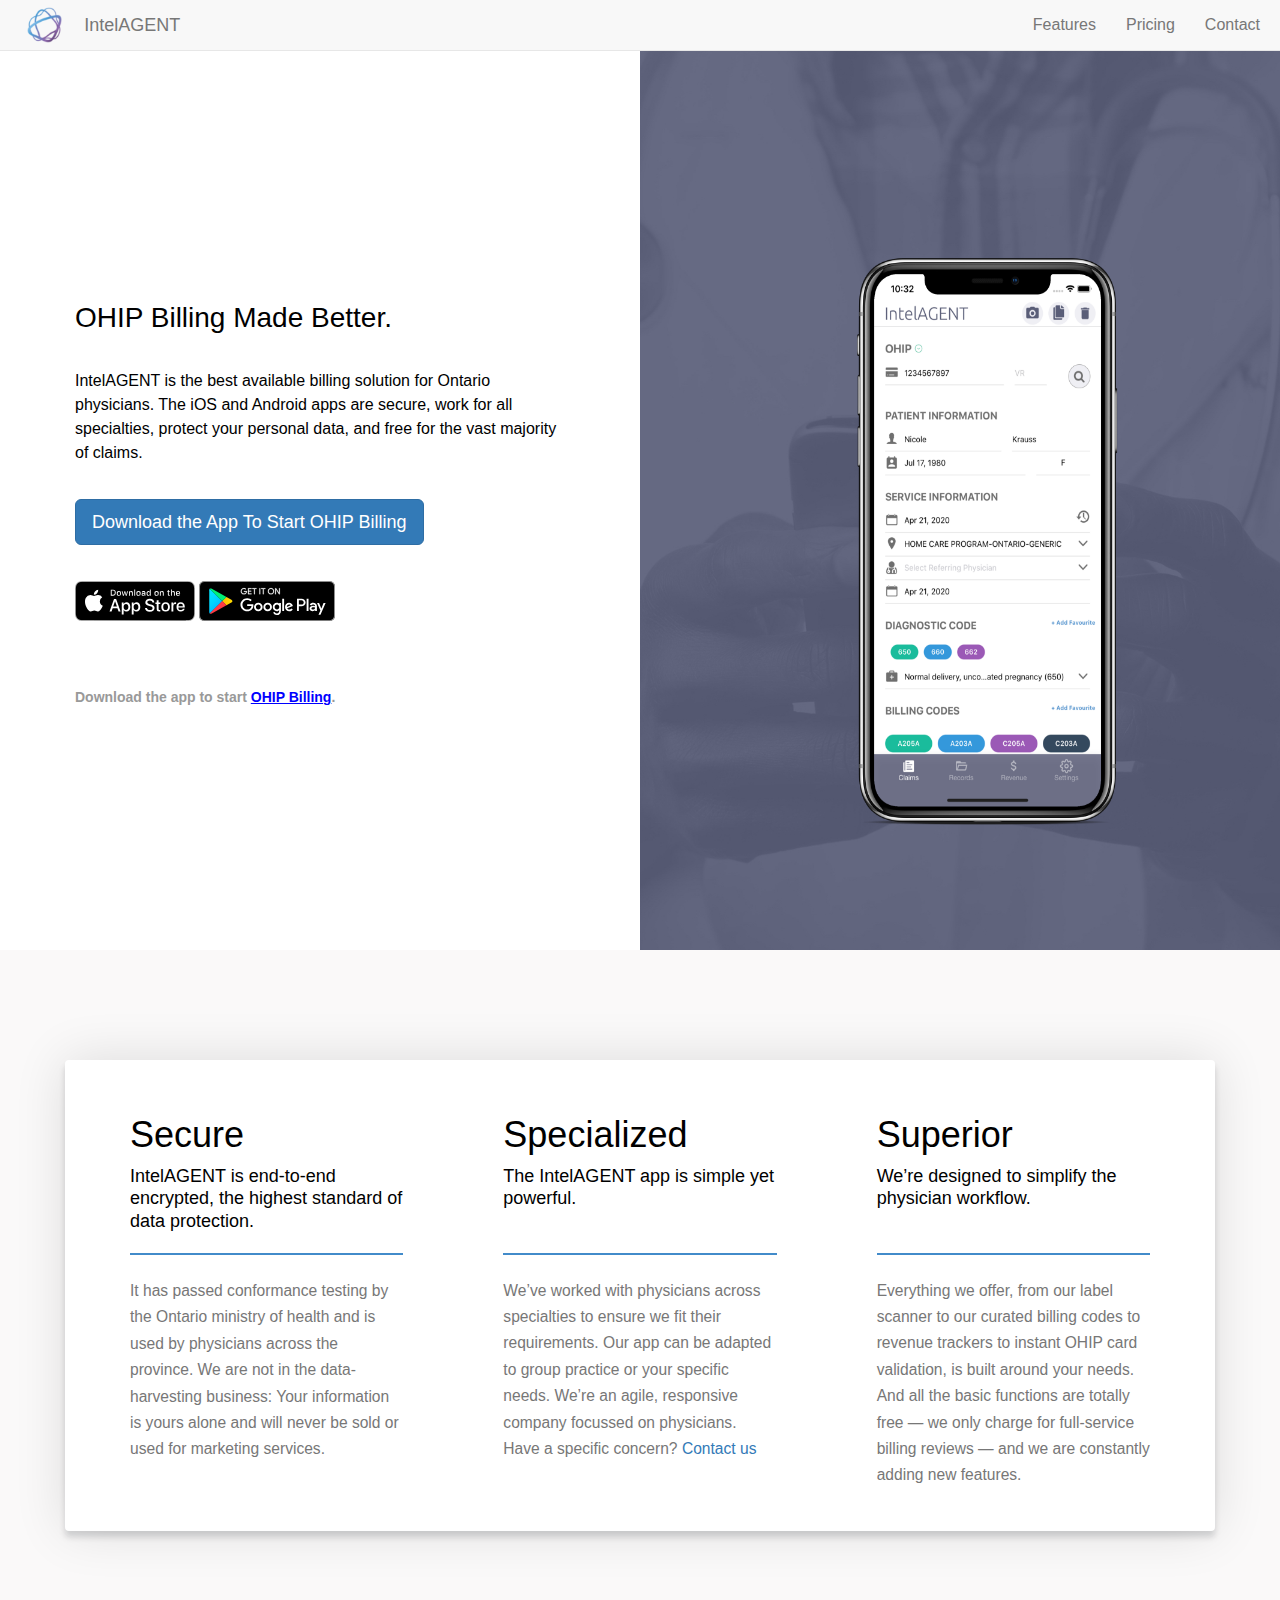
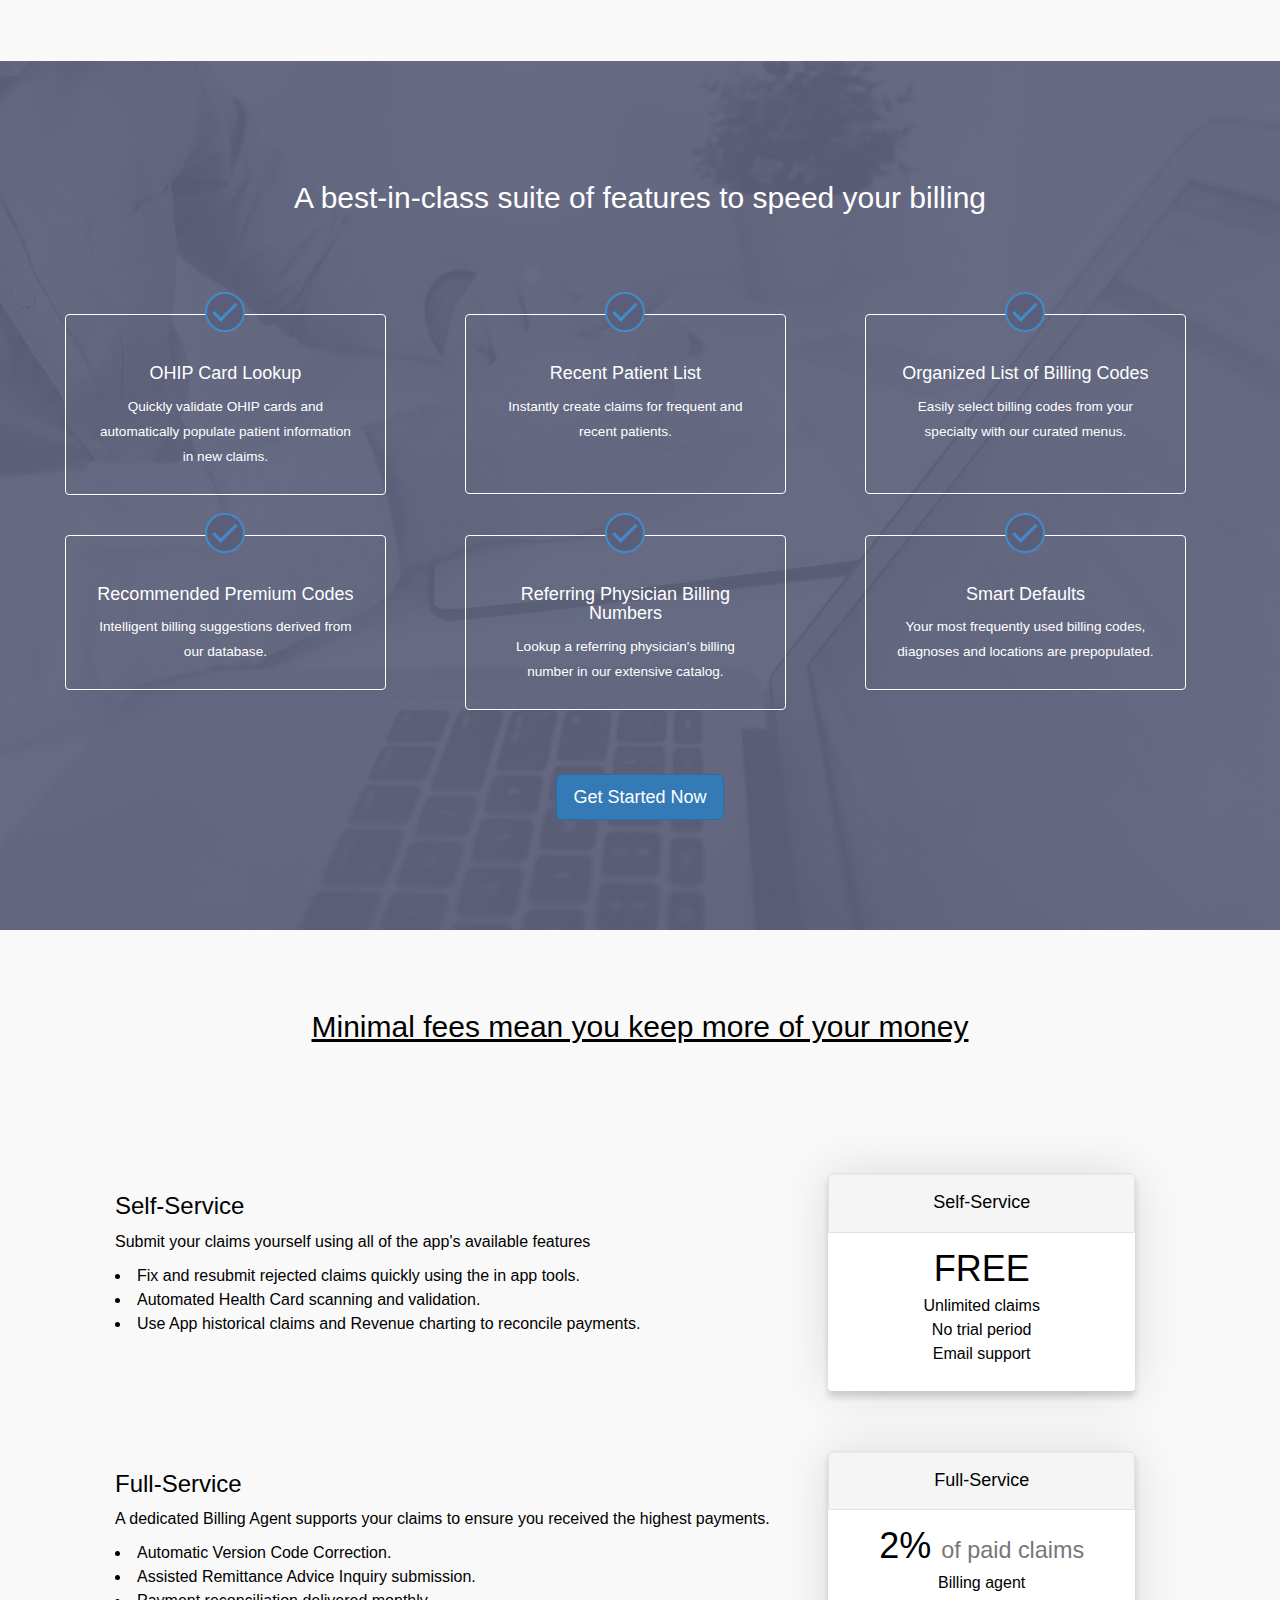
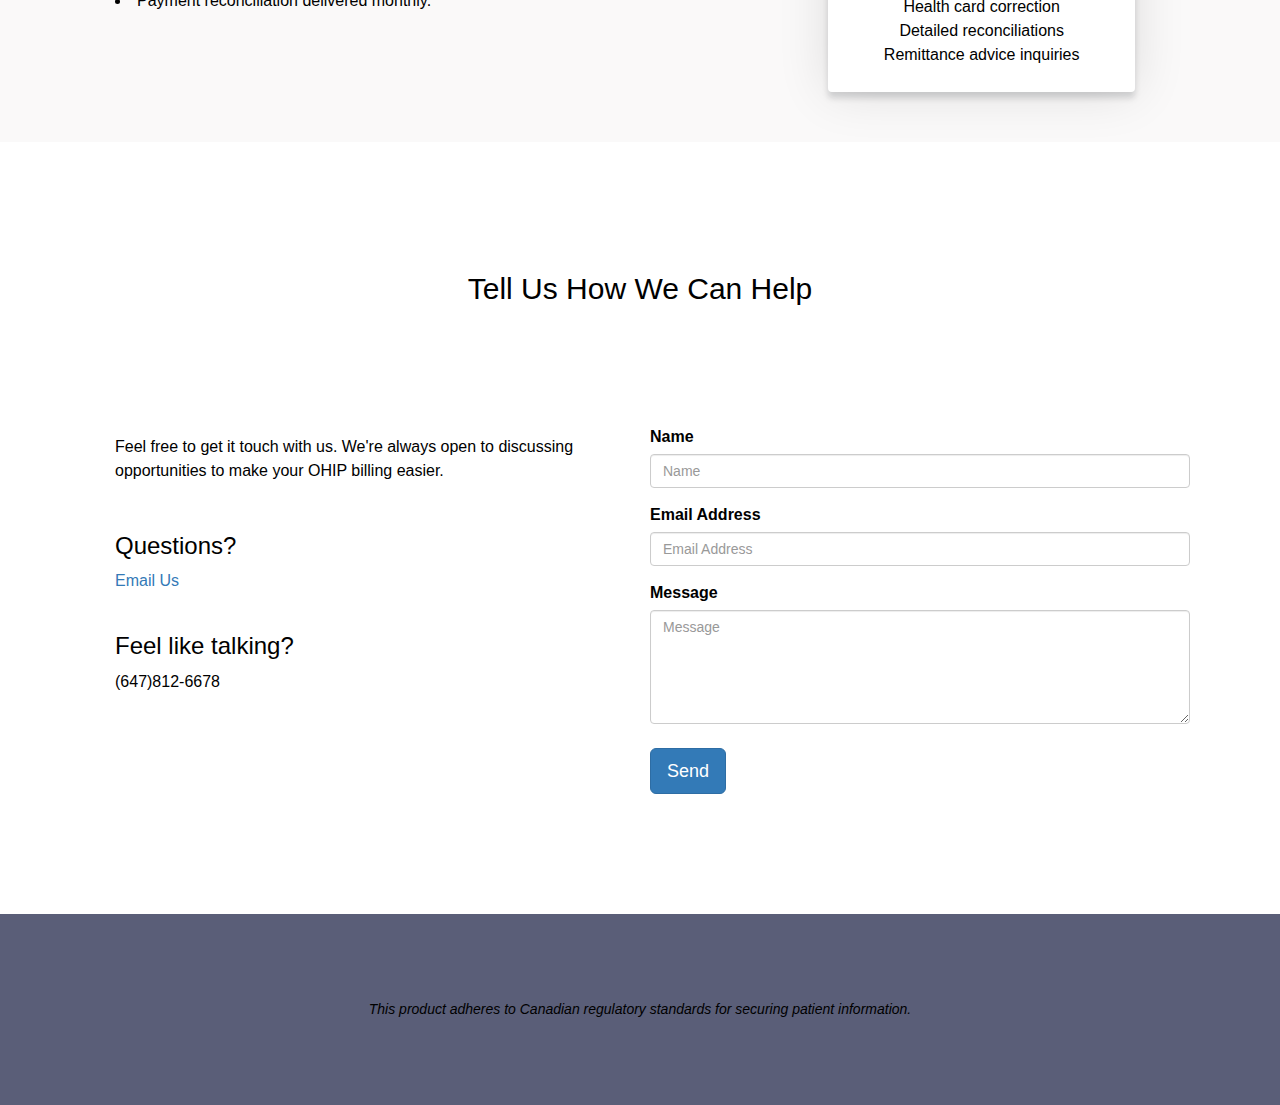
==== index.html @ 9aacfdee "changed promo vid." ====
<!DOCTYPE html>
<html lang="en-us">

<head>
    <!-- Google Tag Manager -->
    <script>(function(w,d,s,l,i){w[l]=w[l]||[];w[l].push({'gtm.start':
    new Date().getTime(),event:'gtm.js'});var f=d.getElementsByTagName(s)[0],
    j=d.createElement(s),dl=l!='dataLayer'?'&l='+l:'';j.async=true;j.src=
    'https://www.googletagmanager.com/gtm.js?id='+i+dl;f.parentNode.insertBefore(j,f);
    })(window,document,'script','dataLayer','GTM-T2SJLRG');</script>
    <!-- End Google Tag Manager -->

    <meta charset="utf-8">
    <meta http-equiv="x-ua-compatible" content="ie=edge">
    <title>IntelAGENT - OHIP Billing</title>
    <meta name="viewport" content="width=device-width, initial-scale=1">
    <meta name="description" content="Free OHIP Billling.">
    <meta property="og:title" content="IntelAGENT - OHIP Billing">
    <meta property="og:type" content="website">
    <meta property="og:site_name" content="IntelAGENT.ca">
    <meta property="og:description" content="OHIP Billing">
    <meta property="og:url" content="https://intelagent.ca/">
    <meta property="og:image" content="https://intelagent.ca/img/IntelAGENT-logo.svg">
    <meta property="og:image:type" content="image/svg">
    <meta property="og:image:width" content="70">
    <meta property="og:image:height" content="71">
    <meta name="twitter:url" content="https://intelagent.ca/">
    <meta name="twitter:title" content="IntelAGENT - OHIP Billing">
    <meta name="twitter:description" content="OHIP Billing.">
    <meta name="twitter:domain" content="intelagent.ca">
    <meta name="twitter:text:title" content="IntelAGENT - OHIP Billing">
    <meta name="twitter:description" content="OHIP Billing.">
    <meta name="twitter:app:name:iphone" content="">
    <meta name="twitter:app:id:iphone" content="">
    <link rel="shortcut icon" href="favicon.png">
    <link rel="stylesheet" href="/css/normalize.css">
    <link rel="stylesheet" href="/css/home.css">

</head>

</html>

<body>
    <!-- Google Tag Manager (noscript) -->
    <noscript><iframe src="https://www.googletagmanager.com/ns.html?id=GTM-T2SJLRG"
    height="0" width="0" style="display:none;visibility:hidden"></iframe></noscript>
    <!-- End Google Tag Manager (noscript) -->

    <!-- Static navbar -->
    <nav class="navbar navbar-default navbar-fixed-top">
        <div class="navbar-header">
            <button type="button" class="navbar-toggle collapsed" data-toggle="collapse" data-target="#navbar" aria-expanded="false" aria-controls="navbar">
            <span class="sr-only">Toggle navigation</span>
            <span class="icon-bar"></span>
            <span class="icon-bar"></span>
            <span class="icon-bar"></span>
            </button>
            
            <a class="navbar-left"  href="#"><img src="/img/IntelAGENT-logo.svg" height="50"></a>
            <a class="navbar-brand" href="#"> IntelAGENT </a>
        </div>
        <div id="navbar" class="navbar-collapse collapse">
            <ul class="nav navbar-nav navbar-right">            
            <li><a href="/features.html">Features</a></li>
            <li><a href="#pricing">Pricing</a></li>
            <li><a href="#contact">Contact</a></li>
            </ul>
        </div><!--/.nav-collapse -->

    </nav>
  
    <div class="container-hero" style="margin-top: 50px">
        <div class="left">
            <div class="hero">                
                <h1> OHIP Billing Made Better.</h1>
                <br>
                <p>IntelAGENT is the best available billing solution for Ontario physicians. The iOS and Android apps are secure, work for all specialties, protect your personal data, and free for the vast majority of claims.</p>
                <br>
                <a class="btn btn-primary btn-lg" href="https://onelink.to/intelagent">Download the App To Start OHIP Billing</a>
                <div class="hero-actions">
                    <a href="https://itunes.apple.com/ca/app/intelagent-ohip-billing/id1394360074?mt=8" class="download-app"><img src="/img/download-ios-app.svg" alt="Download iOS"></a>
                    <a href="https://play.google.com/store/apps/details?id=com.intelagent" class="download-app"><img src="/img/download-google-play.svg"  alt="Download Android"></a>
                </div>
                <p class="hero-powered" style="font-weight: 600;"> Download the app to start <a  style="color: rgb(0,0,255)" href="https://onelink.to/intelagent">OHIP Billing</a>.</p>
            </div>
        </div>
        <div class="right">
            <div class="hero-screen">                
                <img src="/img/hero_bezel.png"/>
            </div>
        </div>
    </div>

    <section id="band" class="section-superior equal">
        <div class="container-wide container ">

            <div class="col-container">                
                
                <div class="vertical-align">
                    
                    <div class="row">

                        <div class="panel card-4" style="border: none">
                        <div class="panel-body">
                            <div class="col-lg-4">
                                <div class="col-lg-12 col-lg-offset-0">
                                    <div class="panel-header">
                                        <h1 class="header-title">Secure</h1> 
                                        <div style="height: 0px;"></div>                                    
                                        <h4 class="line-spacing-one-quarter"> IntelAGENT is end-to-end encrypted, the highest standard of data protection. 
                                        </h4>
                                    </div>                                    
                                    <div class="bottom-line" style="height: 3px;"></div> 
                                    <p class="text-muted h3"> <small>It has passed conformance testing by the Ontario ministry of health and is used by physicians across the province. We are not in the data-harvesting business: Your information is yours alone and will never be sold or used for marketing services.
                                    </small></p>    
                                </div>                                
                            </div>  
                            
                            <div class="col-lg-4">
                                <div class="col-lg-12 col-lg-offset-0">
                                    <h1 class="header-title">Specialized</h1>
                                    <div style="height: 0px;"></div>    
                                    <h4 class="line-spacing-one-quarter"> The IntelAGENT app is simple yet powerful.                                     
                                    </h4>
                                    <div class="bottom-line" style="height: 25px;"></div> 
                                    <p class="text-muted h3 "> <small> We’ve worked with physicians across specialties to ensure we fit their requirements. Our app can be adapted to group practice or your specific needs. We’re an agile, responsive company focussed on physicians. Have a specific concern?                                    
                                        <a href="#contact">Contact us</a> </small></p>
                                </div>
                            </div> 
                            
                            <div class="col-lg-4">
                                <div class="col-lg-12 col-lg-offset-0">
                                    <h1 class="header-title">Superior</h1>
                                    <div style="height: 0px;"></div>   
                                    <h4 class="line-spacing-one-quarter"> We’re designed to simplify the physician workflow.</h4> 
                                    <div class="bottom-line" style="height: 25px;"></div> 
                                    <p class="text-muted h3 "><small>
                                        Everything we offer, from our label scanner to our curated billing codes to revenue trackers to instant OHIP card validation, is built around your needs. And all the basic functions are totally free — we only charge for full-service billing reviews — and we are constantly adding new features.
                                    </small></p>
                                </div>
                            </div> 
                        </div>
                    </div>

                       
                        
                        
                
            </div><!-- /. row -->
        </div><!-- /.container" -->
    </section>

    <section id="features" class="section-features">
        <div class="container drop-shadow">
            <div class="row row-padded drop-shadow">
                <div class="heading-padded">
                    <h2 class="section-title text-center text-white">A best-in-class suite of features to speed your billing</h2>
                    <span class="section-divider"></span>
                </div>
                <div class="row">
                    <div class="col-lg-4">
                        <div class="panel panel-transparent col-lg-11 col-lg-offset-0">
                            <div class="panel-heading panel-transparent text-center">
                                <i class="fa fa-cirlce fa-2x"><div class="check"></div></i>
                            </div>  
                            <div class="panel-body text-center">
                                <h4>OHIP Card Lookup</h4>
                                <p><small>Quickly validate OHIP cards and automatically populate patient information in new claims.</small></p>
                            </div> 
                        </div>                         
                    </div>
                    <div class="col-lg-4">
                        <div class="panel panel-transparent col-lg-11 col-lg-offset-0">
                            <div class="panel-heading panel-transparent text-center">
                                <i class="fa fa-cirlce fa-2x"><div class="check"></div></i>
                            </div> 
                            <div class="panel-body text-center">
                                <h4>Recent Patient List</h4>
                                <p><small>Instantly create claims for frequent and recent patients.</small></p>
                                <br>    
                            </div>                           
                        </div>
                    </div>
                    <div class="col-lg-4">
                        <div class="panel panel-transparent col-lg-11 col-lg-offset-0">
                            <div class="panel-heading panel-transparent text-center">
                                <i class="fa fa-cirlce fa-2x"><div class="check"></div></i>
                            </div> 
                            <div class="panel-body text-center">
                                <h4>Organized List of Billing Codes</h4>
                                <p><small>Easily select billing codes from your specialty with our curated menus.</small></p>
                                <br>
                            </div>                           
                        </div>
                    </div>
                </div>
                <div class="row">
                    <div class="col-lg-4">
                        <div class="panel panel-transparent col-lg-11 col-lg-offset-0">
                            <div class="panel-heading panel-transparent text-center">
                                <i class="fa fa-cirlce fa-2x"><div class="check"></div></i>
                            </div>  
                            <div class="panel-body text-center">
                                <h4>Recommended Premium Codes</h4>
                                <p><small>Intelligent billing suggestions derived from our database.</small></p>
                            </div> 
                        </div>                         
                    </div>
                    <div class="col-lg-4">
                        <div class="panel panel-transparent col-lg-11 col-lg-offset-0">
                            <div class="panel-heading panel-transparent text-center">
                                <i class="fa fa-cirlce fa-2x"><div class="check"></div></i>
                            </div> 
                            <div class="panel-body text-center">
                                <h4>Referring Physician Billing Numbers</h4>
                                <p><small>Lookup a referring physician's billing number in our extensive catalog.</small></p>
                                
                            </div>                           
                        </div>
                    </div>
                    <div class="col-lg-4">
                        <div class="panel panel-transparent col-lg-11 col-lg-offset-0">
                            <div class="panel-heading panel-transparent text-center">
                                <i class="fa fa-cirlce fa-2x"><div class="check"></div></i>
                            </div> 
                            <div class="panel-body text-center">
                                <h4>Smart Defaults</h4>
                                <p><small>Your most frequently used billing codes, diagnoses and locations are prepopulated.</small></p>
                            
                            </div>                           
                        </div>
                    </div>
                </div>
        
        <div class="col-sm-12 text-center">
            <br>
            <a class="btn btn-primary btn-lg" href="https://onelink.to/intelagent">Get Started Now</a>
        </div> 
        
    </section>
    

    <section id="pricing" class="section-pricing equal">
        <div class="container">
            <div class="col-sm-12 text-center">
                <h2 class="header-title heading-padded"><u>Minimal fees mean you keep more of your money</u></h2>
            </div>

            <div class="col-container">
                
                    <div class="row col-lg-12">
                        <div class="col-lg-8">
                            <h3>Self-Service </h3>    
                            <p> Submit your claims yourself using all of the app's available features</p> 
                            <ul>
                                <li> Fix and resubmit rejected claims quickly using the in app tools. </li>
                                <li> Automated Health Card scanning and validation.</li>
                                <li> Use App historical claims and Revenue charting to reconcile payments. </li>
                            </ul>
                            <br>
                        </div>     
                        <div class="col-lg-4">
                                <div class="panel card-4 text-center" style="border: none">
                                        <div class="panel-heading" style="padding: 0px">
                                            <h4 class="well font-weight-normal border-radius-top" style="margin: 0px">Self-Service</h4>
                                        </div>
                                    <div class="panel-body text-center">
                                        <h1 class="media-heading">FREE </h1>
                                        <ul class="list-unstyled mt-3 mb-4">
                                            <li>Unlimited claims</li>
                                            <li>No trial period</li>
                                            <li>Email support</li>                                              
                                        </ul>                                        
                                    </div>
                                </div>
                        </div>
                    </div>

                    <div class="row col-lg-12"> 
                        <div class="col-lg-8">
                            <h3>Full-Service</h3>
                            <p> A dedicated Billing Agent supports your claims to ensure you received the highest payments. </p> 
                            <ul>
                                <li> Automatic Version Code Correction. </li>
                                <li> Assisted Remittance Advice Inquiry submission.</li>
                                <li> Payment reconciliation delivered monthly. </li>
                            </ul>
                        </div>

                        <div class="col-lg-4">
                                <div class="panel card-4 text-center" style="border: none">
                                        <div class="panel-heading" style="padding: 0px">
                                            <h4 class="well font-weight-normal border-radius-top" style="margin: 0px">Full-Service</h4>
                                        </div>
                                    <div class="panel-body text-center">
                                        <h1 class="media-heading">2% <small class="text-muted">of paid claims</small></h1>
                                        <ul class="list-unstyled mt-3 mb-4">
                                            <li>Billing agent</li>
                                            <li>Health card correction</li>
                                            <li>Detailed reconciliations</li>
                                            <li>Remittance advice inquiries</li>
                                        </ul>                                       
                                    </div>
                        </div>

                    </div>          
                    
                </div> 
        </div><!-- /.container" -->
    </section>


    <section id="contact" class="section-contact equal">
        <div class="container">
            <div class="col-sm-12 text-center">
                <h2 class="header-title heading-padded">Tell Us How We Can Help</h2>                    
            </div>
          

            <div class="col-container">
          
                <div class="col-lg-6">

                    <div class="row">
                        <div class="col-lg-12">
                            <p>Feel free to get it touch with us. We're always open to discussing opportunities to make your OHIP billing easier.</p>
                        </div>
                    </div>
                    
                    <div class="row">
                        <div class="col-lg-12">
                            <h3>Questions?</h3>
                            <A HREF="&#109;&#97;&#105;&#108;&#116;&#111;&#58;&#97;&#100;&#97;&#109;&#64;&#105;&#110;&#116;&#101;&#108;&#97;&#103;&#101;&#110;&#116;&#46;&#99;&#97?subject=Question about the IntelAGENT website" target="_blank">Email Us</A>
                        </div>  
                        <div class="col-lg-12">
                            <h3>Feel like talking?</h3>
                            <p> (647)812-6678</p>
                        </div>                                

                    </div>          
                    
                </div>

                <div class="col-lg-6">
                    <form method="POST" action="https://formspree.io/adam@intelagent.ca" name="sentMessage" id="contactForm" novalidate>
                        <div class="row control-group">
                            <label for="name">Name</label>
                            <input type="text" class="form-control" name="Name" placeholder="Name" id="name" required data-validation-required-message="Please enter your name.">                                
                        </div>
                        <div class="row control-group margin-top-15">                            
                                <label for="email">Email Address</label>
                                <input type="email" class="form-control" name="Email Address" placeholder="Email Address" id="email" required data-validation-required-message="Please enter your email address.">                                
                            </div>
                        <div class="row control-group margin-top-15">
                                <label for="message">Message</label>
                                <textarea rows="5" class="form-control" name="Message" placeholder="Message" id="message" required data-validation-required-message="Please enter a message."></textarea>                                
                            </div>
                        <br>
                        <div id="success"></div>
                        <div class="row">             
                            <button type="submit" class="btn btn-primary btn-lg">Send</button>             
                        </div>
                    </form>
                </div>
                
            </div><!-- /. row -->
        </div><!-- /.container" -->
    </section>

    <footer class="footer-3 bg-white text-center-xs section-footer">
        <div class="text-center">
            <h5><em>This product adheres to Canadian regulatory standards for securing patient information.</em></h5>
        </div>
    </footer>

    <script src="https://ajax.googleapis.com/ajax/libs/jquery/2.1.3/jquery.min.js"></script>
    <script src="https://maxcdn.bootstrapcdn.com/bootstrap/3.3.5/js/bootstrap.min.js"></script>
    <link rel="stylesheet" href="https://maxcdn.bootstrapcdn.com/bootstrap/3.3.7/css/bootstrap.min.css" integrity="sha384-BVYiiSIFeK1dGmJRAkycuHAHRg32OmUcww7on3RYdg4Va+PmSTsz/K68vbdEjh4u" crossorigin="anonymous">
    <link href="https://maxcdn.bootstrapcdn.com/font-awesome/4.7.0/css/font-awesome.min.css" rel="stylesheet" integrity="sha384-wvfXpqpZZVQGK6TAh5PVlGOfQNHSoD2xbE+QkPxCAFlNEevoEH3Sl0sibVcOQVnN" crossorigin="anonymous">

</body>
---- css/home.css ----
html, body{
  height: 100% !important;
}

body {
  background: #fff !important;
  font-family: -apple-system, BlinkMacSystemFont, Roboto, sans-serif !important;
  color: #000 !important;
  font-size: 16px !important;
  line-height: 24px !important;
}

.container-hero {
  display: flex;
  flex-direction: row;
  flex-wrap: nowrap;
  justify-content: center;
  align-content: center;
  align-items: center;
  height: 100%;
}

.left {
  flex: 1;
  height: 100%;
  display: flex;
  flex-wrap: nowrap;
  justify-content: center;
  align-content: center;
  align-items: center;
}

.right {
  background-color: #5a5e78;
  flex: 1;
  height: 100%;
  display: flex;
  flex-wrap: nowrap;
  justify-content: center;
  align-content: center;
  align-items: center;
  background-image: url(/img/mobile_background.jpg);
  background-repeat: no-repeat;
  background-position: center;
  background-size: cover;
}

.hero {
  margin: 16px;
  max-width: 490px;
}

.hero h1 {
  font-size: 28px;
  line-height: 34px;
  max-width: 360px;
}

.hero-logo {
  width: 70px;
}

.hero-actions {
  margin-top: 36px;
}

.hero-actions a.hero-app img {
  width: 140px;
}

.hero-actions a.hero-app:first-child {
  margin-right: 8px;
}

.hero-powered, .hero-powered a {
  color: #999
}

.hero-powered {
  margin-top: 64px;
  font-size: 14px;
}

.hero-powered a {
  text-decoration: underline;
}

.hero-video {
  margin: auto;
  width: 367px;
  height: 699px;
  background-image: url(../img/iphone.png);
  background-size: 367px 699px;
  margin: 16px;
}

.hero-screen {
  margin: auto;
  width: 367px;
  height: 699px;
  margin: 16px;
}

.hero-video video {
  position: relative;
  left: 45px;
  top: 105px;
  width: 277px;
}

.hero-video img {
  position: relative;
  left: 45px;
  top: 105px;
  width: 277px;
  height: 492px;
  background-size: 367px 699px;
}

.hero-screen img {
  position: relative;
  left: -90px;
  top: 65px;
  width: 600px;
  height: 650px;
  background-size: 367px 699px;
}

.section-secure{
  padding-top: 50px;
  background-color: #faf9f9 !important;
  flex-direction: column;
}

.section-specialized{
  padding-top: 50px;
  flex-direction: column;
}

.section-superior{
  padding-top: 100px;
  padding-bottom: 100px;
  background-color: #faf9f9 !important;
  flex-direction: column;
}

.section-features {
  padding-top: 100px;
  padding-bottom: 100px;
  flex-direction: column;
  background-color: #5a5e78 !important;
  background-image: url(/img/desk_background.jpg);
  background-repeat: no-repeat;
  background-position: center;
  background-size: cover;
}

.section-claimitems{
  padding-top: 50px;
  background-color: #faf9f9 !important;
  flex-direction: column;
}

.section-revenue{
  padding-top: 50px;
  flex-direction: column;
}
.section-newclaim{
  padding-top: 50px;
  background-color: #faf9f9 !important;
  flex-direction: column;  
}

.section-records{
  padding-top: 50px;
  flex-direction: column;
}

.section-started{
  padding-top: 50px;
  background-color: #faf9f9 !important;
  flex-direction: column;
}

.section-pricing{
  padding-top: 50px;
  flex-direction: column;
  background-color: #faf9f9 !important;
}

.section-sixmonth{
  padding-top: 50px;
  background-color: #faf9f9 !important;
  flex-direction: column;
}

.section-contact{
  padding-top: 100px;
  padding-bottom: 100px;
  flex-direction: column;
}

.section-footer{
  padding-top: 50px;
  flex-direction: column;
  background-color: #5a5e78 !important;
}

.vertical-align {
  display: flex;
  align-items: center;
  justify-content: center;
} 

.col-container {
  display: flex;
  width: 100%;
  flex-wrap:wrap;
  flex-direction:row;
  justify-content:flex-start;
  align-items:stretch;
}

.col {
  flex: 1;
  padding: 16px;
}

.drop-shadow {
  /* box-shadow: 0px 20px 30px #EBECEF; */
  border-radius: 12px;
}
.container .drop-shadow {
  padding-left:10;
  padding-right:10;
}

.row-padded {
 /*  background-color: #faf9f9 !important; */
}

.heading-padded {
  padding-bottom: 80px;
}

[class*="col-"] {
  background-clip: padding-box;
  border: 10px solid transparent;
}

.fa {
  background-color: #5a5e78;
  display: inline;
  color: #428bca;
  margin-top: -31px;
  border-radius: 50%;
  border: 2px solid #428bca !important;
  text-align: center;
  vertical-align: middle;
  width: 40px;
  height: 40px;
} 

.check {
  display: inline-block;
  transform: rotate(45deg);
  height: 24px;
  width: 12px;
  border-bottom: 3px solid #428bca;
  border-right: 3px solid #428bca;
}

.card-4 {
  -webkit-box-shadow: 0 6px 6px rgba(10,16,20,.15), 0 0 52px rgba(10,16,20,.12) !important;
  box-shadow:0 6px 6px rgba(10,16,20,.15), 0 0 52px rgba(10,16,20,.12) !important;
}

.media-left img {background: #8fb8df;
  padding: .70em;
  width:75px; /** fix width ***/
  text-align: center;
  display: inline;
  border-radius: 50%;
  border:1px solid black; 
  line-height: 50px;  /** for vertical center - if needed **/
}

@media screen and (max-width: 690px) {
  .container-hero {
    flex-direction: column;
    height: auto;
  }

  .right {
    width: 100%;
  }

  .hero {
    margin: 32px 16px;
  }

  .hero-video {
    margin: 32px auto;
  }

  .hero-screen {
    margin: 32px auto;
  }

}

@media screen and (max-width: 480px) {

  [class*="col-"] {
    padding: 0px;
    padding-bottom: 15px;
    margin: 0px;
    border: 0px;
  }

  .hero-video {
   margin: 32px auto;
   padding-left: 0px !important;
   padding-right: 0px !important;
  }

  .hero-screen {
    margin: 32px auto;
    padding-left: 0px !important;
    padding-right: 0px !important;
   }

  .fa {
    padding: .2em;
    width:75px; /** fix width ***/
    text-align: center;
    display: inline;
    border-radius: 50%;
    border:1px solid black; 
    line-height: 50px;  /** for vertical center - if needed **/
  }

} 


.footer-3 {
  padding: 4.875em 0;
  overflow: hidden;
}
.footer-3 div[class*='col-']:first-child {
  padding-left: 3.25em;
}
.footer-3 div[class*='col-']:last-child {
  padding-right: 3.25em;
}
.footer-3 .logo {
  max-height: 2.4375em;
  display: block;
  margin-bottom: 0.8125em;
}
.footer-3 a.type--underline {
  display: block;
}
.footer-3 .footer__navigation li {
  display: inline-block;
}
.footer-3 .footer__navigation li:not(:last-child) {
  margin-right: 3.25em;
}
.footer-3 .footer__navigation li a {
  font-family: 'Montserrat', 'Helvetica', 'Arial', sans-serif;
  color: #343434;
  font-weight: 600;
  font-variant-ligatures: common-ligatures;
  margin-bottom: 0;
  font-size: 0.625em;
  line-height: 2.6em;
  margin-top: 0;
  text-transform: uppercase;
  letter-spacing: 1px;
  font-weight: 400;
  margin-bottom: 2.36363636363636em;
}
.footer-3 .social-list {
  margin-bottom: 1.625em;
}
.footer-3 .type--fine-print {
  opacity: .5;
}
@media all and (max-width: 990px) {
  .footer-3 div[class*='col-']:first-child {
    padding-left: 1.625em;
  }
  .footer-3 div[class*='col-']:last-child {
    padding-right: 1.625em;
  }
}
@media all and (max-width: 767px) {
  .footer-3 div[class*='col-']:first-child {
    padding-left: 15px;
  }
  .footer-3 div[class*='col-']:last-child {
    padding-right: 15px;
  }
  .footer-3 .logo {
    margin: 0 auto;
    margin-bottom: 1.625em;
  }
  .footer-3 .footer__navigation {
    margin-top: 1.625em;
  }
}

.navbar {
  padding-left: 20px !important;
  padding-right: 20px !important;
}

.line-spacing-one-quarter {
  line-height: 1.25;
  padding-bottom: 10px;
}

ul {
  list-style-position: inside;
  padding-left: 0;
}

.margin-top-15 {
  margin-top: 15px !important;  
}

.border-radius-top {
  border-radius: 4px 4px 0px 0px !important;
}

/**
*.btn-primary, .btn-primary:hover, .btn-primary:active, .btn-primary:visited {
*  background-color: #5a5e78 !important;
*}
*/

.panel-transparent {
  background: none;
  border-color: white !important;
  background-color: transparent !important;

}
.panel-transparent .panel-heading {
  background-color: transparent !important;
  border-bottom: 0px solid transparent !important;
  justify-content: center !important;
  align-content: center !important;
  align-items: center !important;
  padding: 0 !important;
}
.panel-transparent .panel-body {
  background transparent !important;
  color: white !important;
}
.text-white { color: #FFF; }

.bottom-line {
  border-bottom: 2px solid #428bca !important;
  margin-bottom: 20px;
}
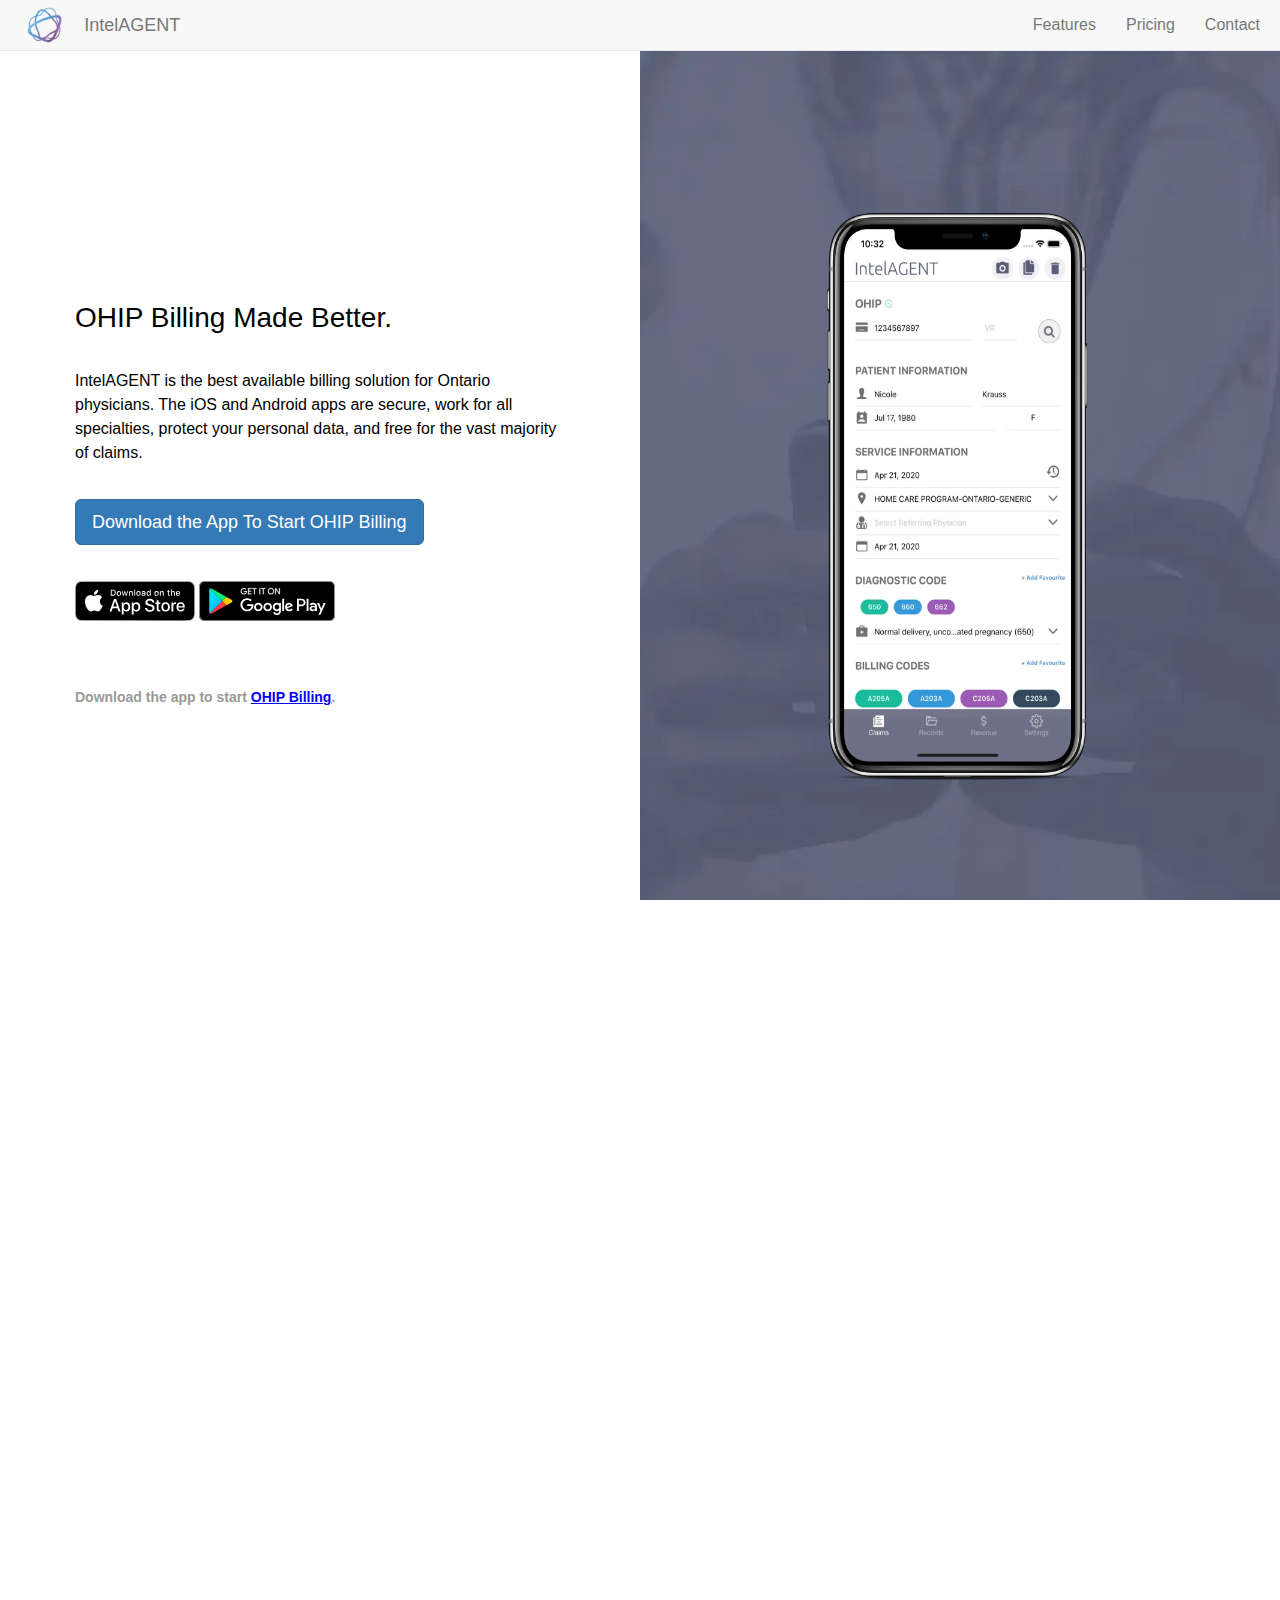
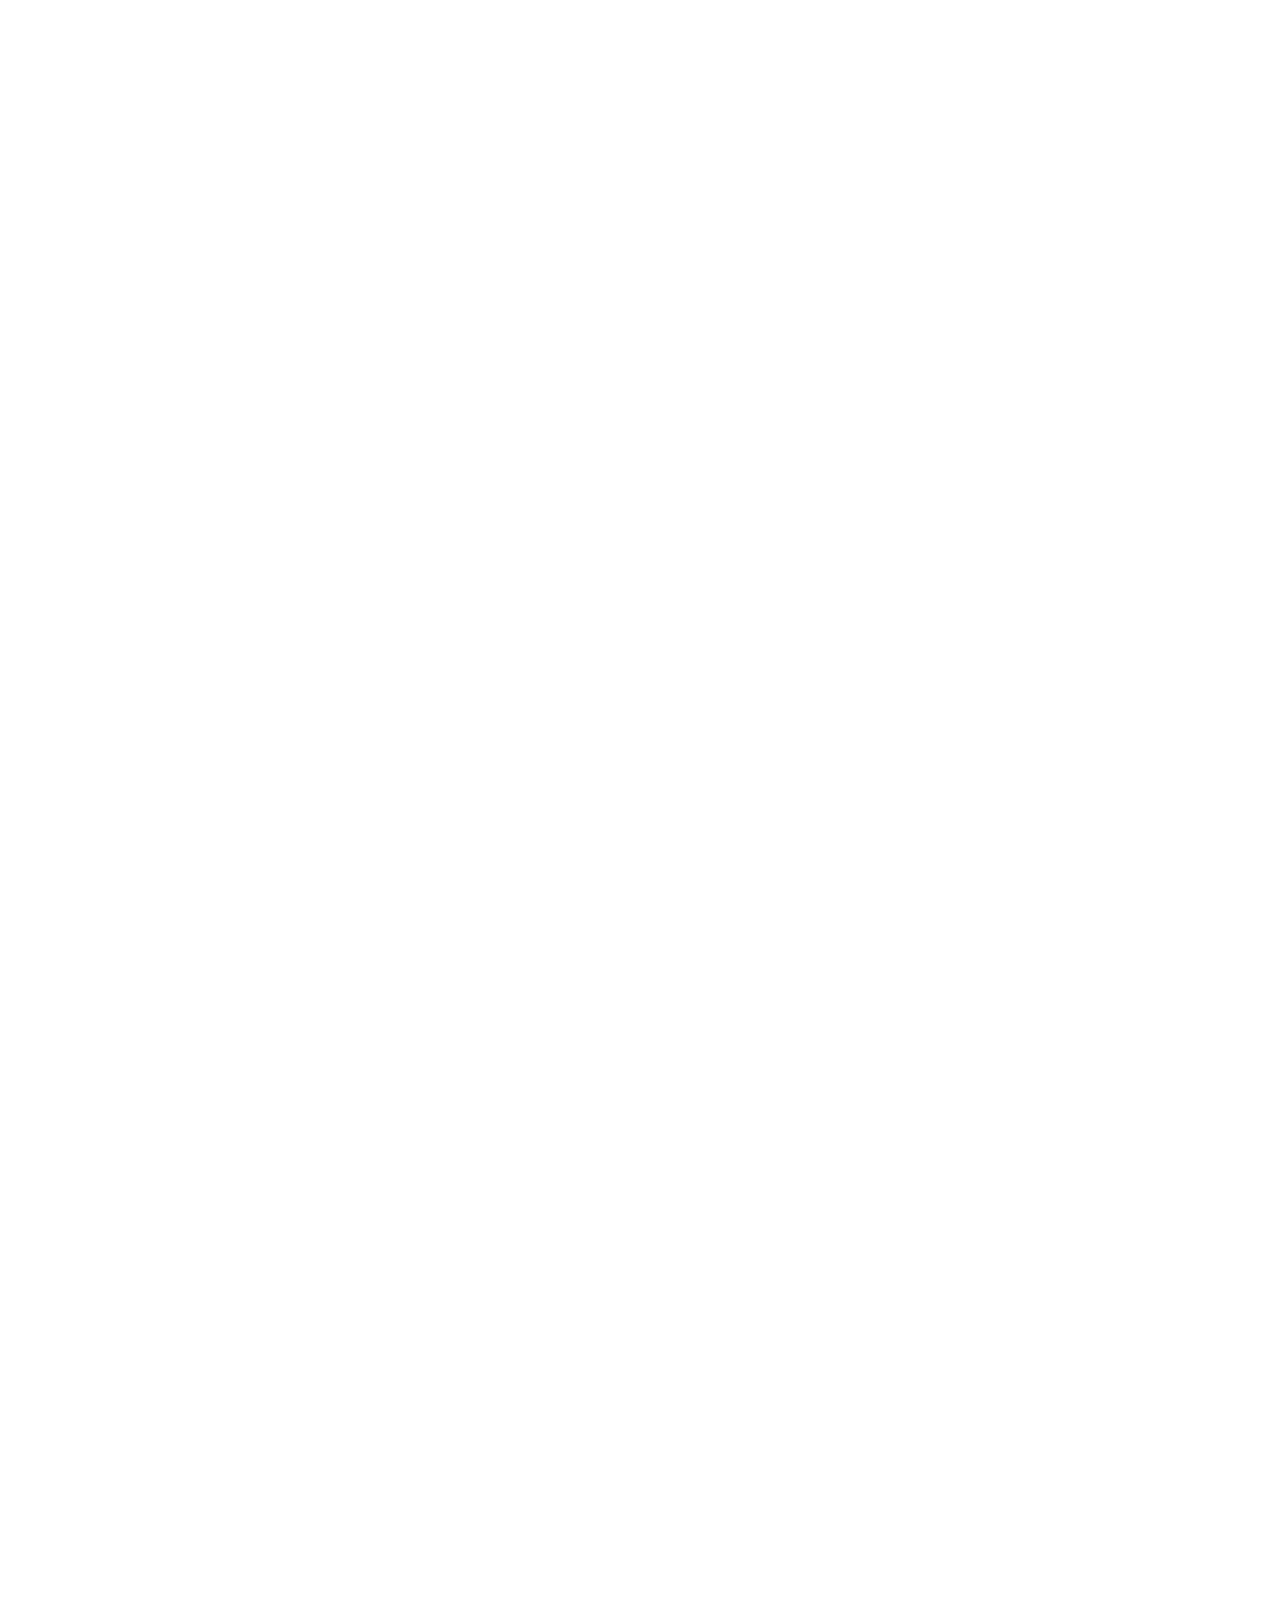
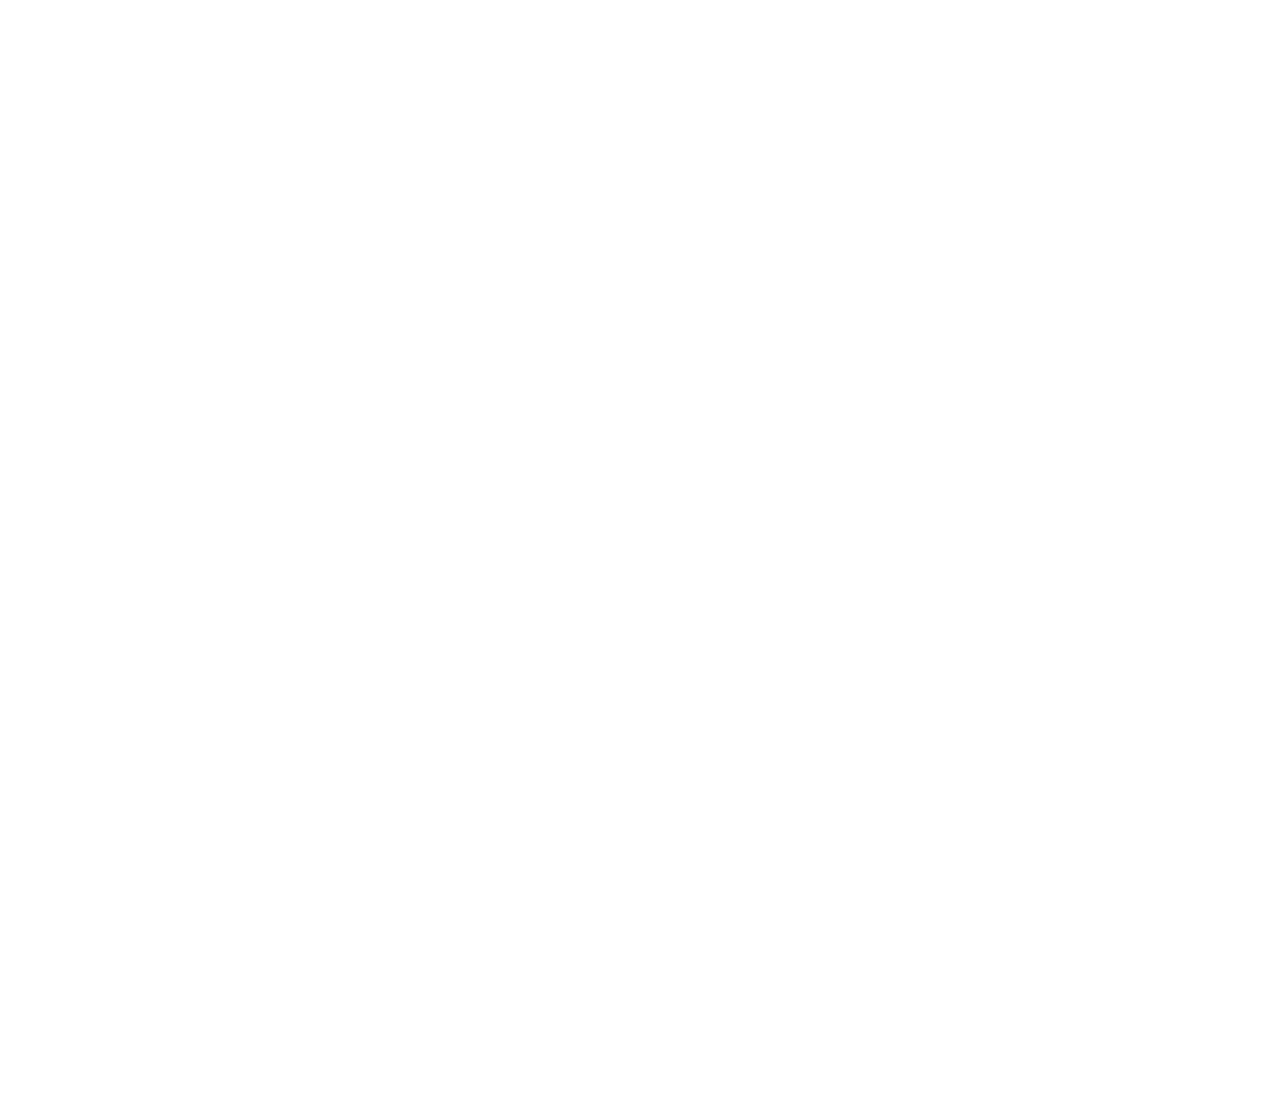
==== commit 29556b38: "webp and modernizer." ====
--- a/index.html
+++ b/index.html
@@ -34,7 +34,7 @@
     <meta name="twitter:app:id:iphone" content="">
     <link rel="shortcut icon" href="favicon.png">
     <link rel="stylesheet" href="/css/normalize.css">
-    <link rel="stylesheet" href="/css/home.css">
+    <link rel="stylesheet" href="/css/home.css">    
 
 </head>
 
@@ -85,8 +85,12 @@
             </div>
         </div>
         <div class="right">
-            <div class="hero-screen">                
-                <img src="/img/hero_bezel.png"/>
+            <div class="hero-screen">  
+                <picture>
+                    <source type="image/webp" srcset="/img/hero_bezel.webp">
+                    <source type="image/png" srcset="/img/hero_bezel.png">              
+                    <img src="/img/hero_bezel.png"/>
+                </picture>
             </div>
         </div>
     </div>
@@ -375,7 +379,10 @@
 
     <script src="https://ajax.googleapis.com/ajax/libs/jquery/2.1.3/jquery.min.js"></script>
     <script src="https://maxcdn.bootstrapcdn.com/bootstrap/3.3.5/js/bootstrap.min.js"></script>
+    <script src="modernizr.js"></script>
     <link rel="stylesheet" href="https://maxcdn.bootstrapcdn.com/bootstrap/3.3.7/css/bootstrap.min.css" integrity="sha384-BVYiiSIFeK1dGmJRAkycuHAHRg32OmUcww7on3RYdg4Va+PmSTsz/K68vbdEjh4u" crossorigin="anonymous">
     <link href="https://maxcdn.bootstrapcdn.com/font-awesome/4.7.0/css/font-awesome.min.css" rel="stylesheet" integrity="sha384-wvfXpqpZZVQGK6TAh5PVlGOfQNHSoD2xbE+QkPxCAFlNEevoEH3Sl0sibVcOQVnN" crossorigin="anonymous">
+    
+        
 
 </body>
--- a/css/home.css
+++ b/css/home.css
@@ -1,5 +1,7 @@
 html, body{
   height: 100% !important;
+  width: auto!important; 
+  overflow-x: hidden!important
 }
 
 body {
@@ -30,7 +32,7 @@
   align-items: center;
 }
 
-.right {
+.no-webp .right {
   background-color: #5a5e78;
   flex: 1;
   height: 100%;
@@ -45,6 +47,21 @@
   background-size: cover;
 }
 
+.webp .right {
+  background-color: #5a5e78;
+  flex: 1;
+  height: 100%;
+  display: flex;
+  flex-wrap: nowrap;
+  justify-content: center;
+  align-content: center;
+  align-items: center;
+  background-image: url(/img/mobile_background.webp);
+  background-repeat: no-repeat;
+  background-position: center;
+  background-size: cover;
+}
+
 .hero {
   margin: 16px;
   max-width: 490px;
@@ -119,8 +136,8 @@
 
 .hero-screen img {
   position: relative;
-  left: -90px;
-  top: 65px;
+  right: 120px;
+  top: 20px;
   width: 600px;
   height: 650px;
   background-size: 367px 699px;
@@ -144,7 +161,7 @@
   flex-direction: column;
 }
 
-.section-features {
+.no-webp .section-features {
   padding-top: 100px;
   padding-bottom: 100px;
   flex-direction: column;
@@ -154,6 +171,17 @@
   background-position: center;
   background-size: cover;
 }
+
+.webp .section-features {
+  padding-top: 100px;
+  padding-bottom: 100px;
+  flex-direction: column;
+  background-color: #5a5e78 !important;
+  background-image: url(/img/desk_background.webp);
+  background-repeat: no-repeat;
+  background-position: center;
+  background-size: cover;
+} 
 
 .section-claimitems{
   padding-top: 50px;
@@ -257,8 +285,7 @@
   border: 2px solid #428bca !important;
   text-align: center;
   vertical-align: middle;
-  width: 40px;
-  height: 40px;
+  width: 15%;
 } 
 
 .check {
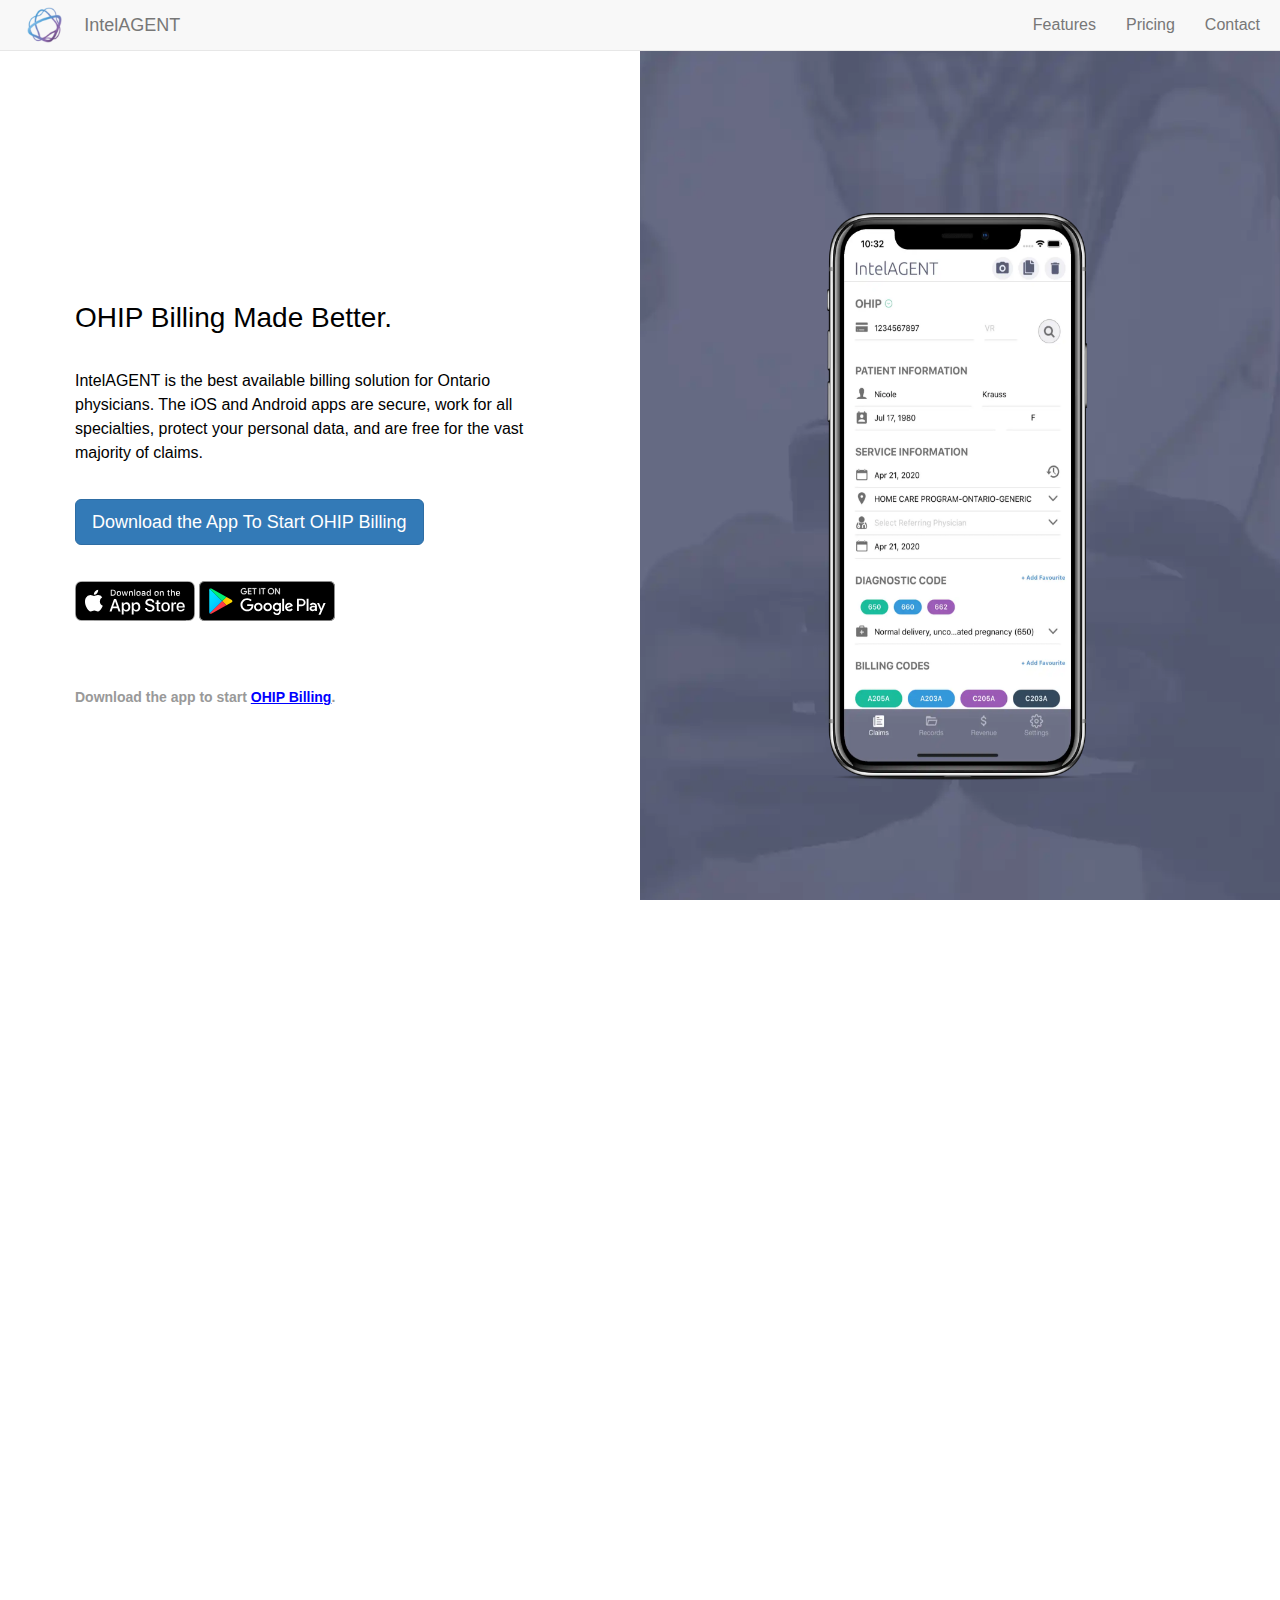
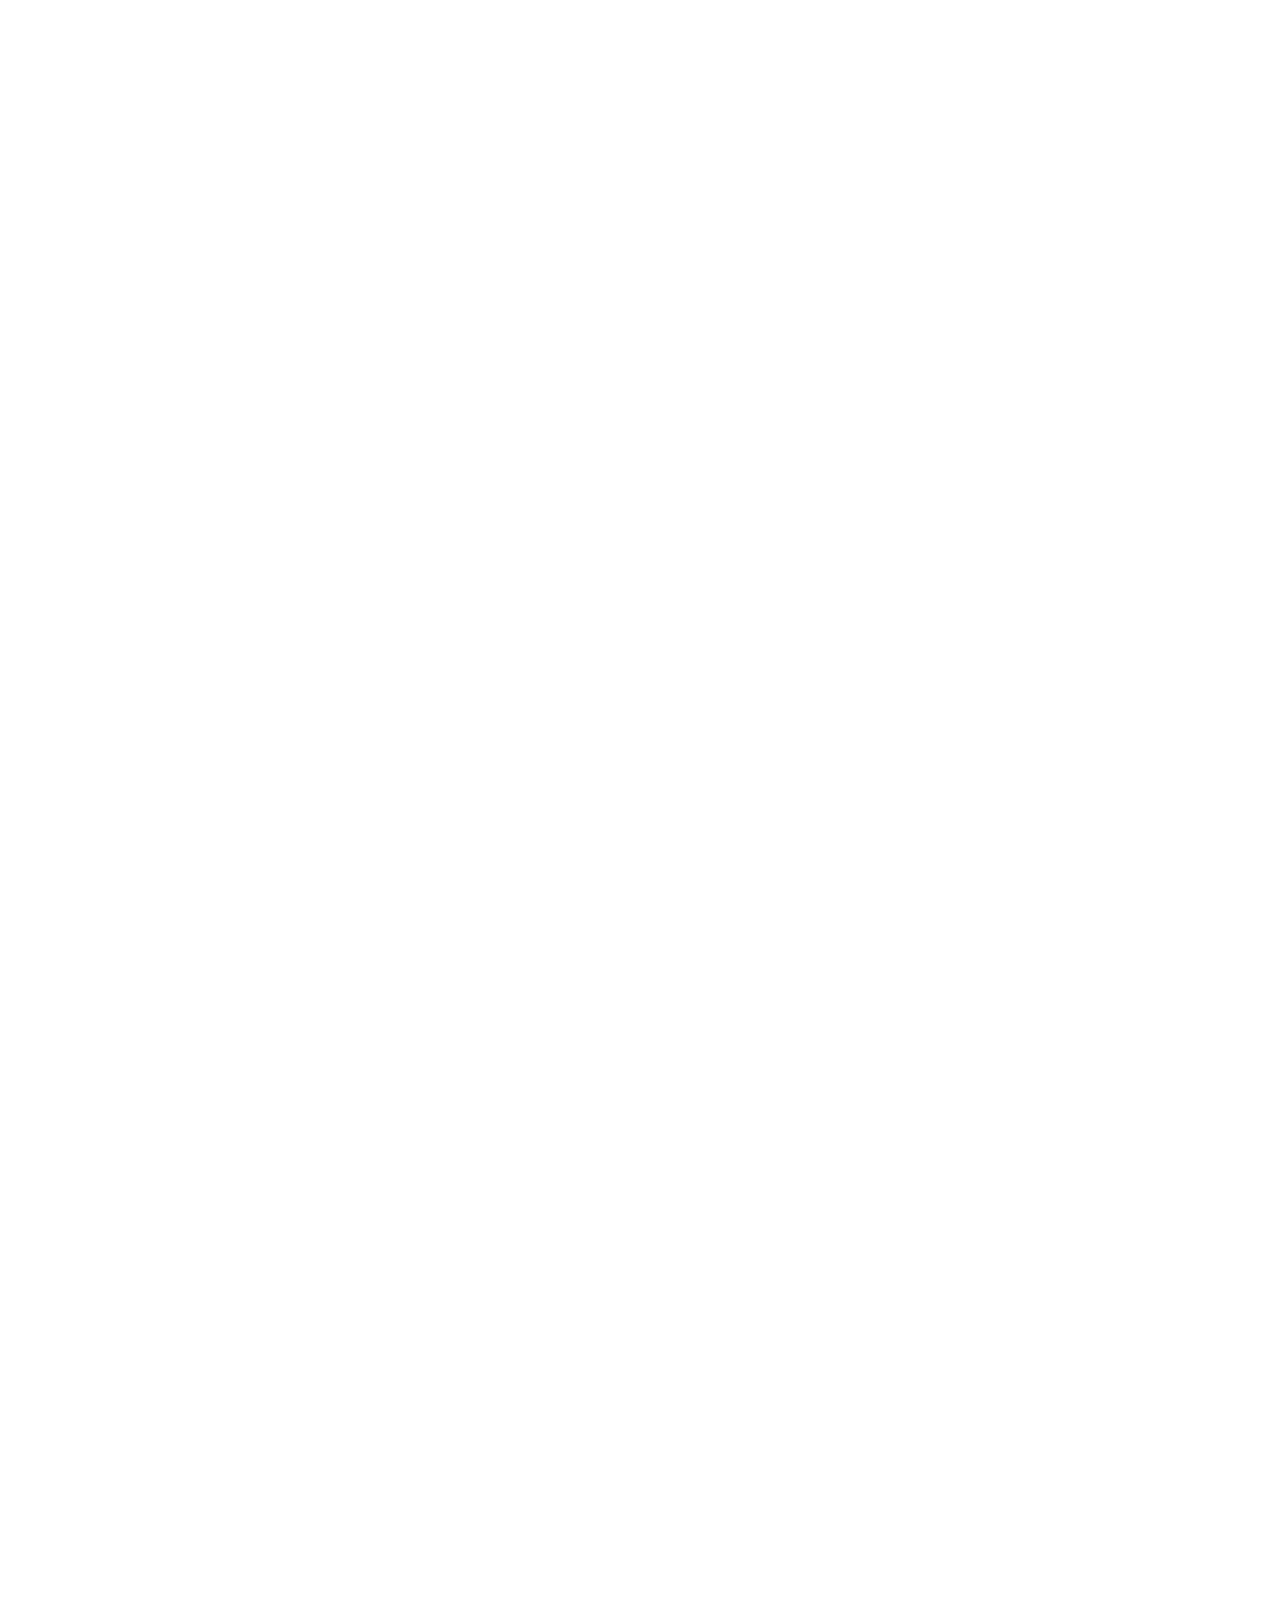
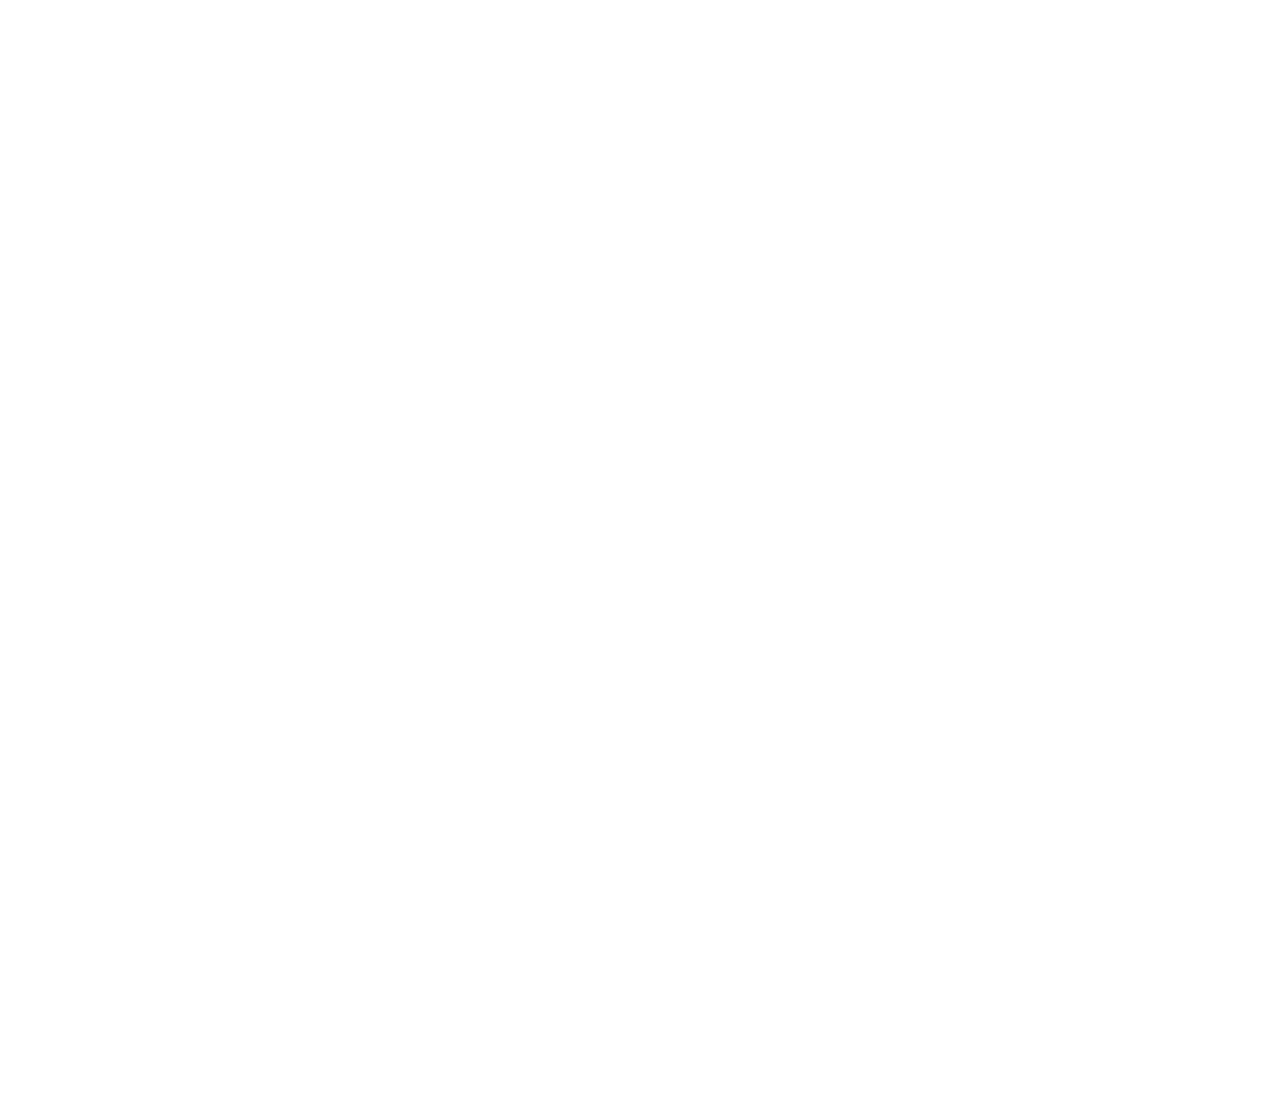
==== commit 1fe0d0ad: "Fixed circle around check." ====
--- a/index.html
+++ b/index.html
@@ -74,7 +74,7 @@
             <div class="hero">                
                 <h1> OHIP Billing Made Better.</h1>
                 <br>
-                <p>IntelAGENT is the best available billing solution for Ontario physicians. The iOS and Android apps are secure, work for all specialties, protect your personal data, and free for the vast majority of claims.</p>
+                <p>IntelAGENT is the best available billing solution for Ontario physicians. The iOS and Android apps are secure, work for all specialties, protect your personal data, and are free for the vast majority of claims.</p>
                 <br>
                 <a class="btn btn-primary btn-lg" href="https://onelink.to/intelagent">Download the App To Start OHIP Billing</a>
                 <div class="hero-actions">
@@ -115,7 +115,7 @@
                                         </h4>
                                     </div>                                    
                                     <div class="bottom-line" style="height: 3px;"></div> 
-                                    <p class="text-muted h3"> <small>It has passed conformance testing by the Ontario ministry of health and is used by physicians across the province. We are not in the data-harvesting business: Your information is yours alone and will never be sold or used for marketing services.
+                                    <p class="text-muted h3"> <small>It has passed conformance testing by the Ontario Ministry of Health and is used by physicians across the province. We are not in the data-harvesting business: Your information is yours alone and will never be sold or used for marketing services.
                                     </small></p>    
                                 </div>                                
                             </div>  
--- a/css/home.css
+++ b/css/home.css
@@ -285,7 +285,7 @@
   border: 2px solid #428bca !important;
   text-align: center;
   vertical-align: middle;
-  width: 15%;
+  width: 15% !important;
 } 
 
 .check {
@@ -471,6 +471,7 @@
   background: none;
   border-color: white !important;
   background-color: transparent !important;
+  margin: 0px 10px 0px 10px; 
 
 }
 .panel-transparent .panel-heading {
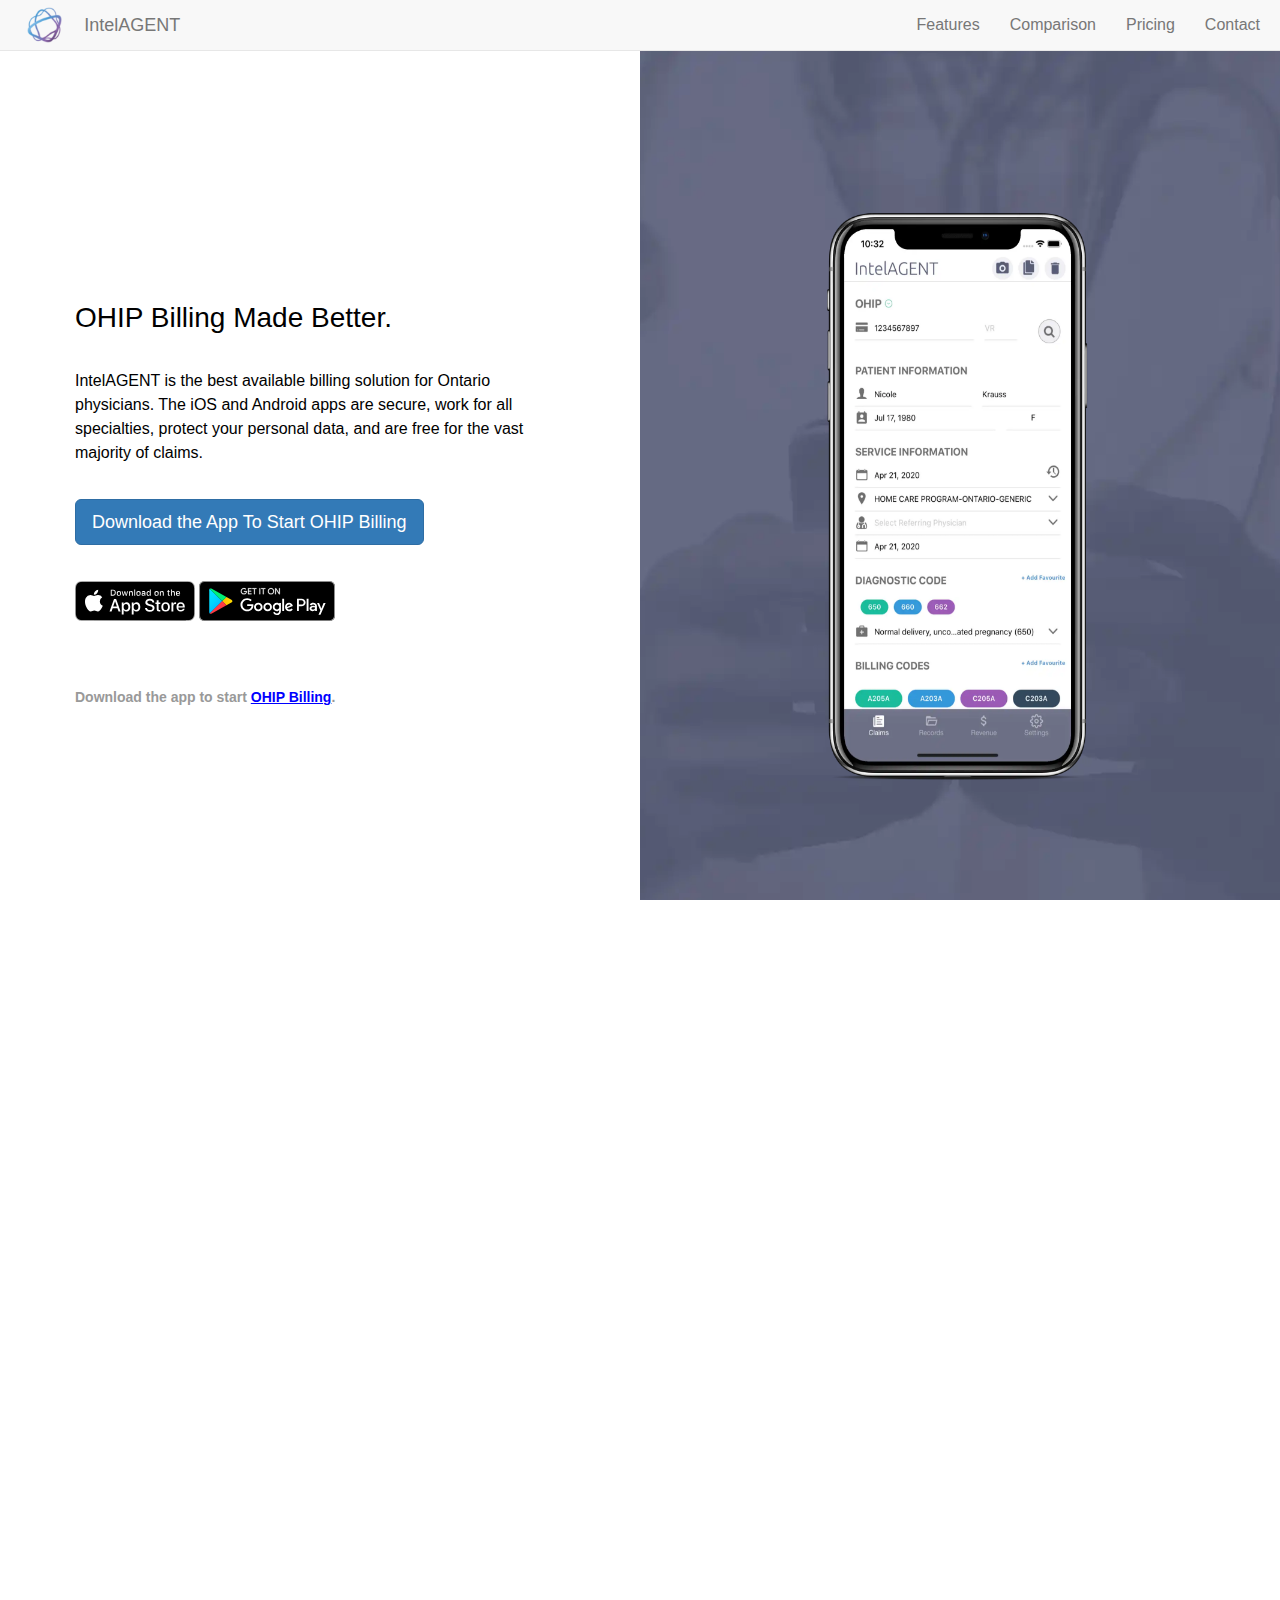
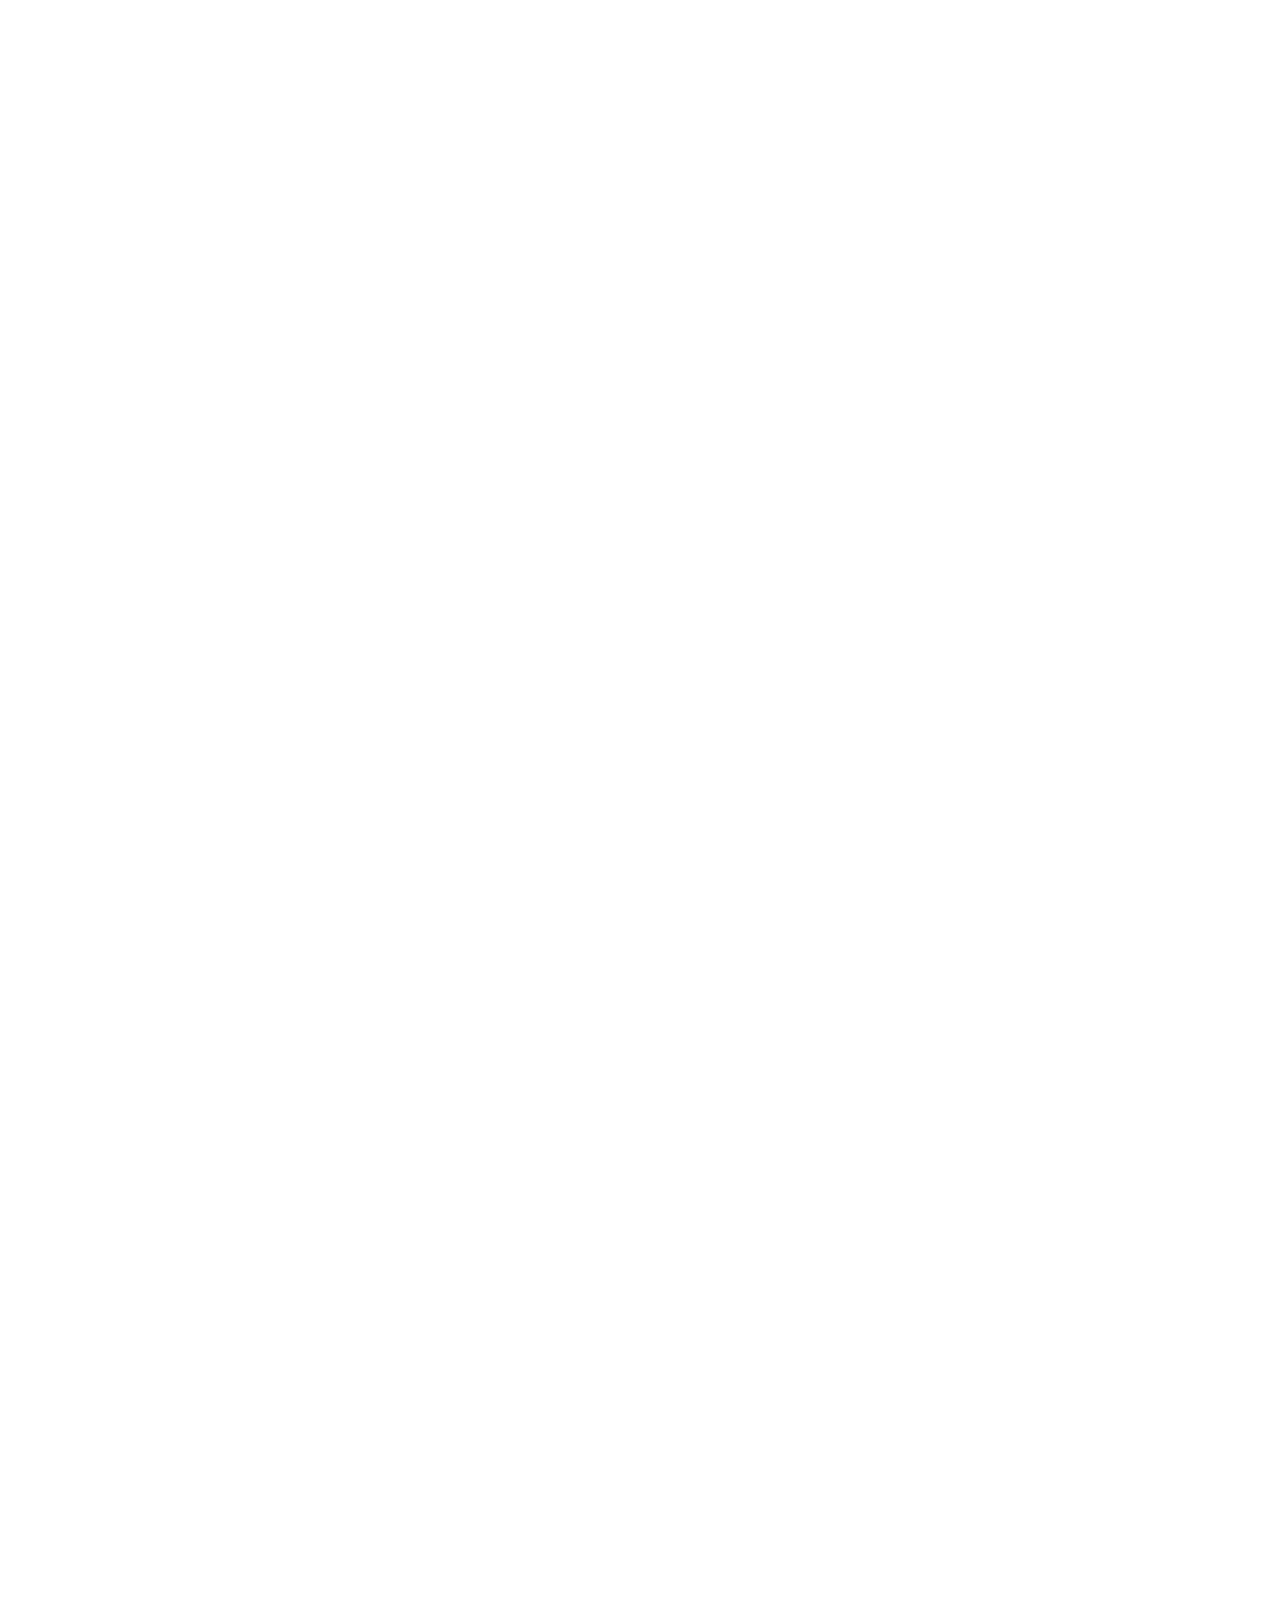
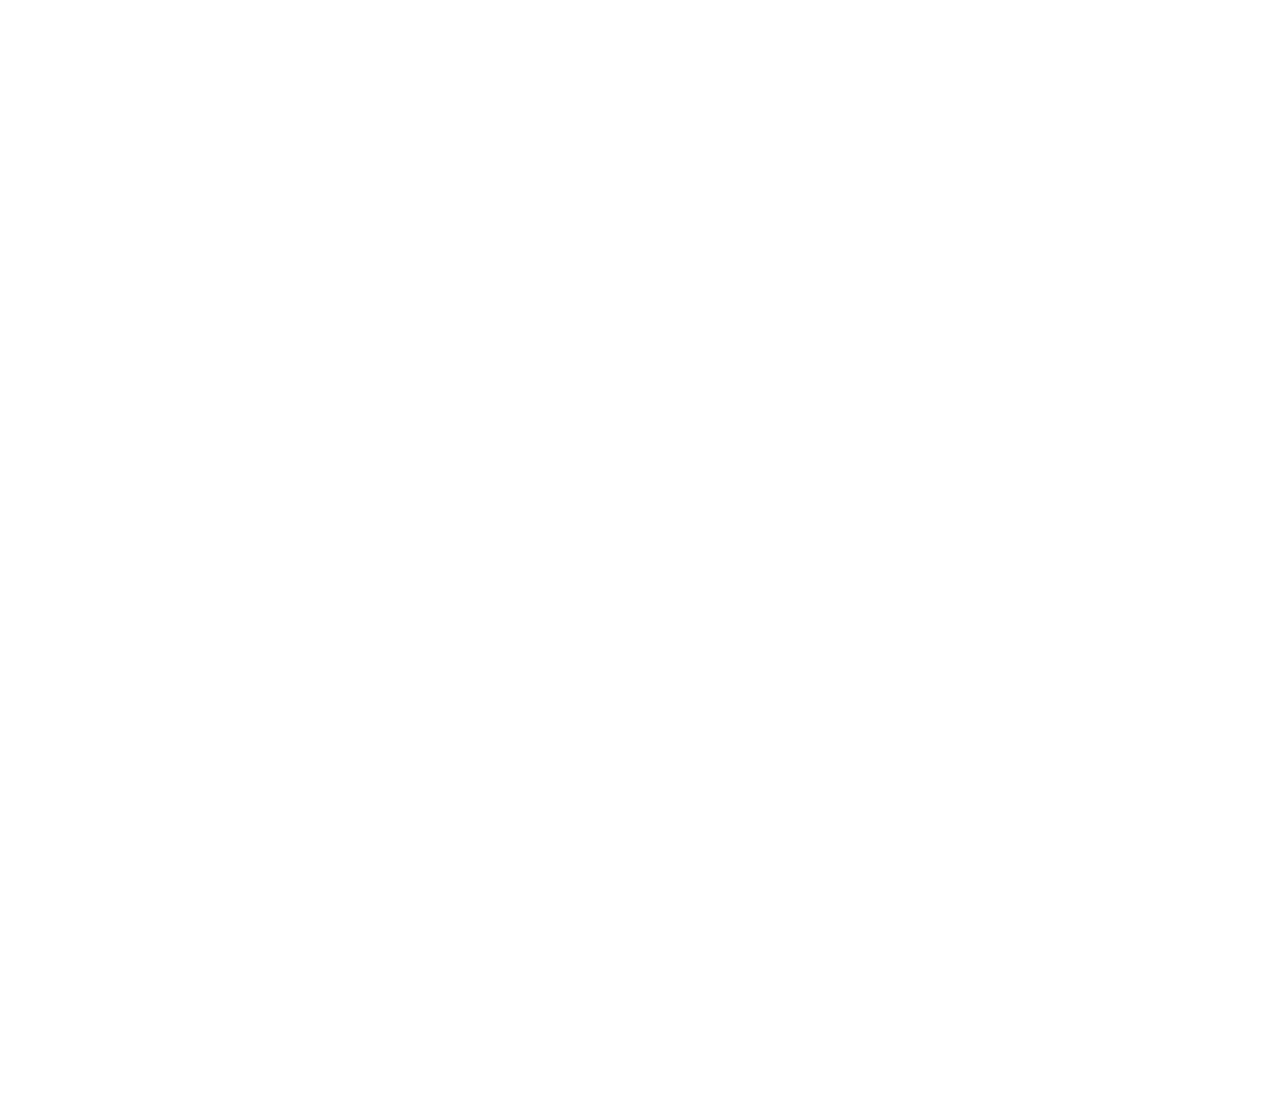
==== commit d522dcbd: "Added Comparison table." ====
--- a/index.html
+++ b/index.html
@@ -62,6 +62,7 @@
         <div id="navbar" class="navbar-collapse collapse">
             <ul class="nav navbar-nav navbar-right">            
             <li><a href="/features.html">Features</a></li>
+            <li><a href="/comparison.html">Comparison</a></li>
             <li><a href="#pricing">Pricing</a></li>
             <li><a href="#contact">Contact</a></li>
             </ul>
@@ -257,9 +258,9 @@
                             <h3>Self-Service </h3>    
                             <p> Submit your claims yourself using all of the app's available features</p> 
                             <ul>
-                                <li> Fix and resubmit rejected claims quickly using the in app tools. </li>
+                                <li> Fix and resubmit rejected claims quickly using the in app tools.</li>
                                 <li> Automated Health Card scanning and validation.</li>
-                                <li> Use App historical claims and Revenue charting to reconcile payments. </li>
+                                <li> Use App historical claims and Revenue charting to reconcile payments.</li>
                             </ul>
                             <br>
                         </div>     
@@ -327,7 +328,7 @@
 
                     <div class="row">
                         <div class="col-lg-12">
-                            <p>Feel free to get it touch with us. We're always open to discussing opportunities to make your OHIP billing easier.</p>
+                            <p>IntelAGENT is expressly built for physicians like you. Your feedback consistently helps us make the app better. </p>
                         </div>
                     </div>
                     
--- a/css/home.css
+++ b/css/home.css
@@ -491,4 +491,121 @@
 .bottom-line {
   border-bottom: 2px solid #428bca !important;
   margin-bottom: 20px;
+}
+
+.p-70 {
+  padding: 70px 0;
+}
+.section-head {
+  margin-bottom: 64px;
+  text-align: center;
+}
+
+.section-head h2 {  
+  text-transform: capitalize;
+  font-family: "Open Sans", sans-serif !important;
+  font-size: 36px;
+  font-weight: bold;
+  line-height: 45px;
+  margin-bottom: 16px;
+  color: var(--typeColor);
+}
+* DIRTY Responsive pricing table CSS */
+
+/* 
+- make mobile switch sticky
+*/
+* {
+  box-sizing:border-box;
+  padding:0;
+  margin:0;
+  outline: 0;
+}
+
+article {
+  width:100%;
+  max-width:1000px;
+  margin:0 auto;
+  height:1000px;
+  position:relative;
+}
+.comp ul {
+  display:flex;
+  top:0px;
+  z-index:10;
+  padding-bottom:14px;
+}
+.comp li {
+  list-style:none;
+  flex:1;
+}
+.comp li:last-child {
+  border-right:1px solid #DDD;
+}
+button {
+  width:100%;
+  border: 1px solid #DDD;
+  border-right:0;
+  border-top:0;
+  padding: 10px;
+  background:#FFF;
+  font-size:14px;
+  font-weight:bold;
+  height:60px;
+  color:#999
+}
+li.active button {
+  background:#F5F5F5;
+  color:#000;
+}
+table { border-collapse:collapse; table-layout:fixed; width:100%; }
+th { background:#F5F5F5; display:none; }
+td, th {
+  height:53px;
+  padding: 5px !important;
+}
+td,th { border:1px solid #DDD; padding:10px; empty-cells:show; }
+td,th {
+  text-align:left;
+}
+td+td, th+th {
+  text-align:center;
+  display:none;
+}
+td.default {
+  display:table-cell;
+}
+.bg-purple {
+  border-top:3px solid #5a5e78;
+}
+.bg-blue {
+  border-top:3px solid grey;
+}
+.sep {
+  background:#F5F5F5;
+  font-weight:bold;
+}
+.txt-l { font-size:28px; font-weight:bold; }
+.txt-top { position:relative; top:-9px; left:-2px; }
+.tick { font-size:18px; color:#2CA01C; }
+.question { font-size:20px; }
+.space-holder {
+  border:0px;
+  background:none;
+}
+
+@media (min-width: 640px) {
+  ul.comp {
+    display:none;
+  }
+  td,th {
+    display:table-cell !important;
+  }
+  td,th {
+    width: 330px;
+  
+  }
+  td+td, th+th {
+    width: auto;
+  }
 }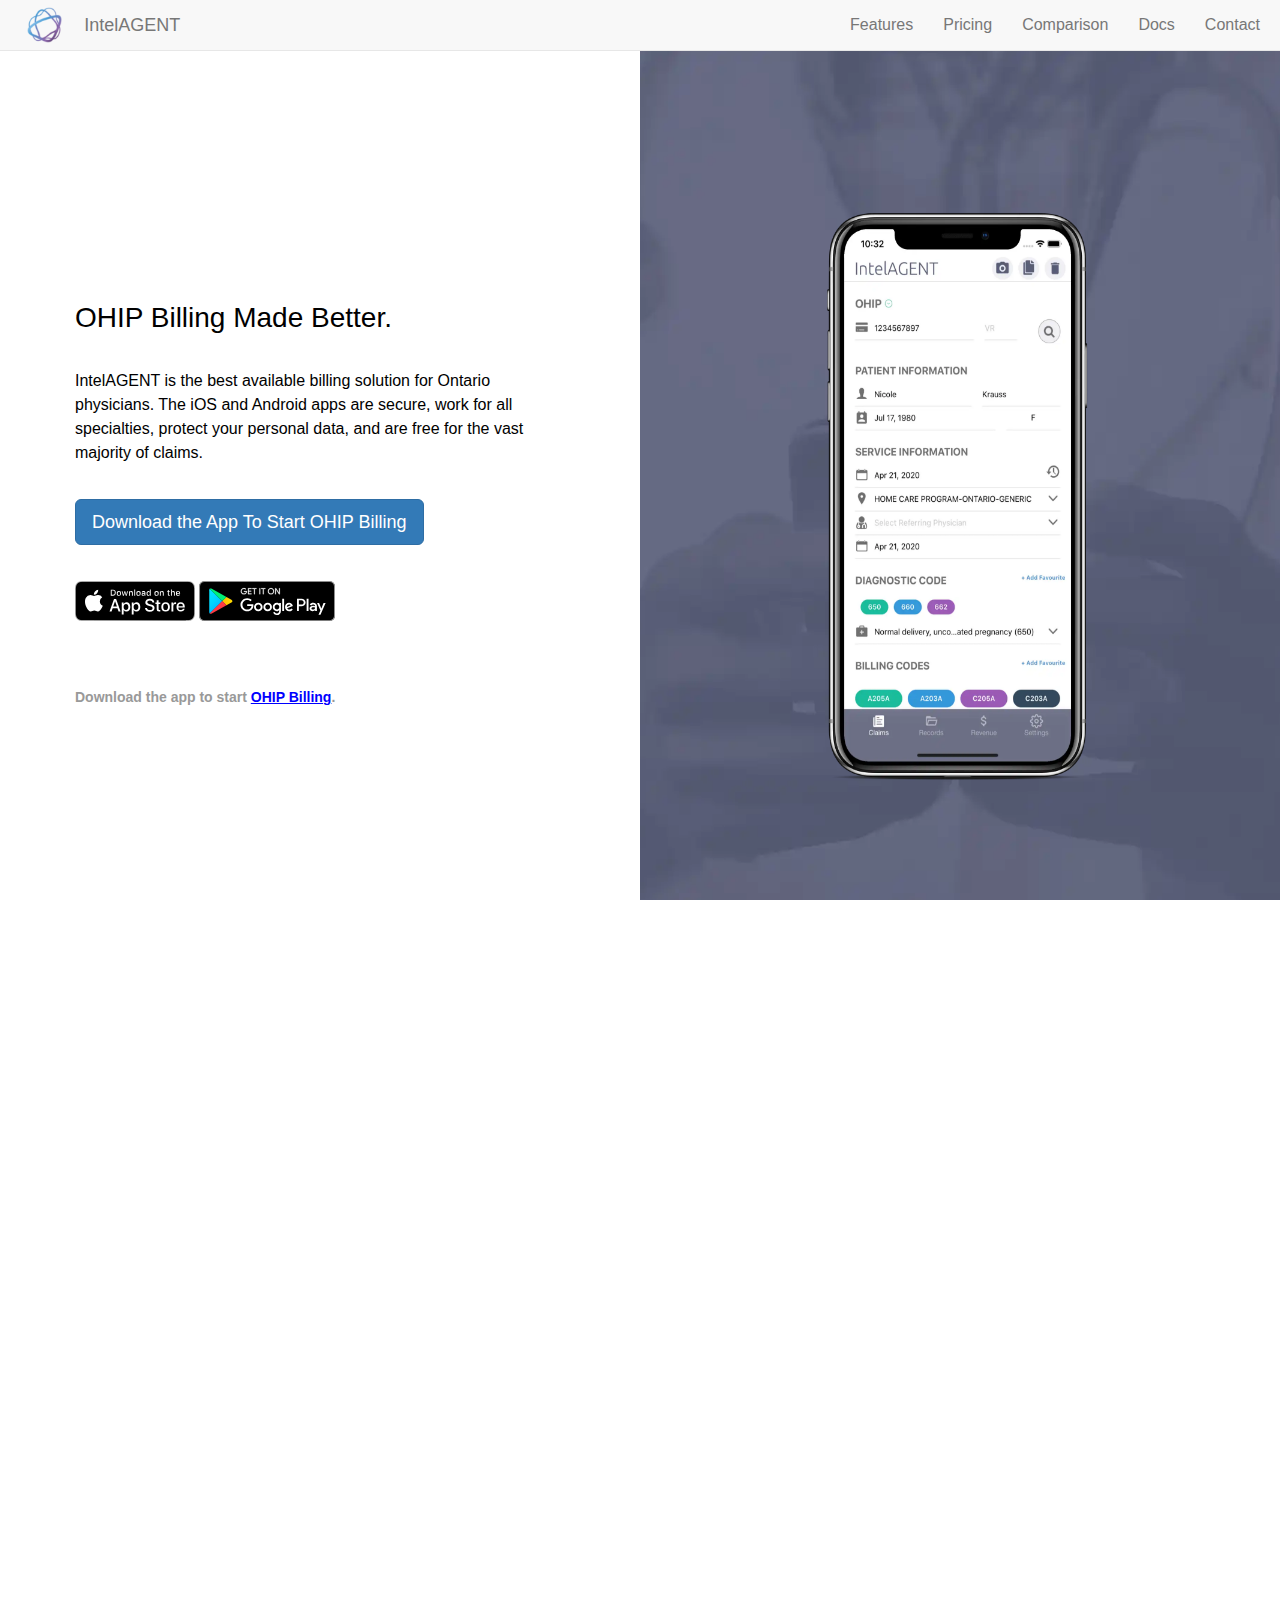
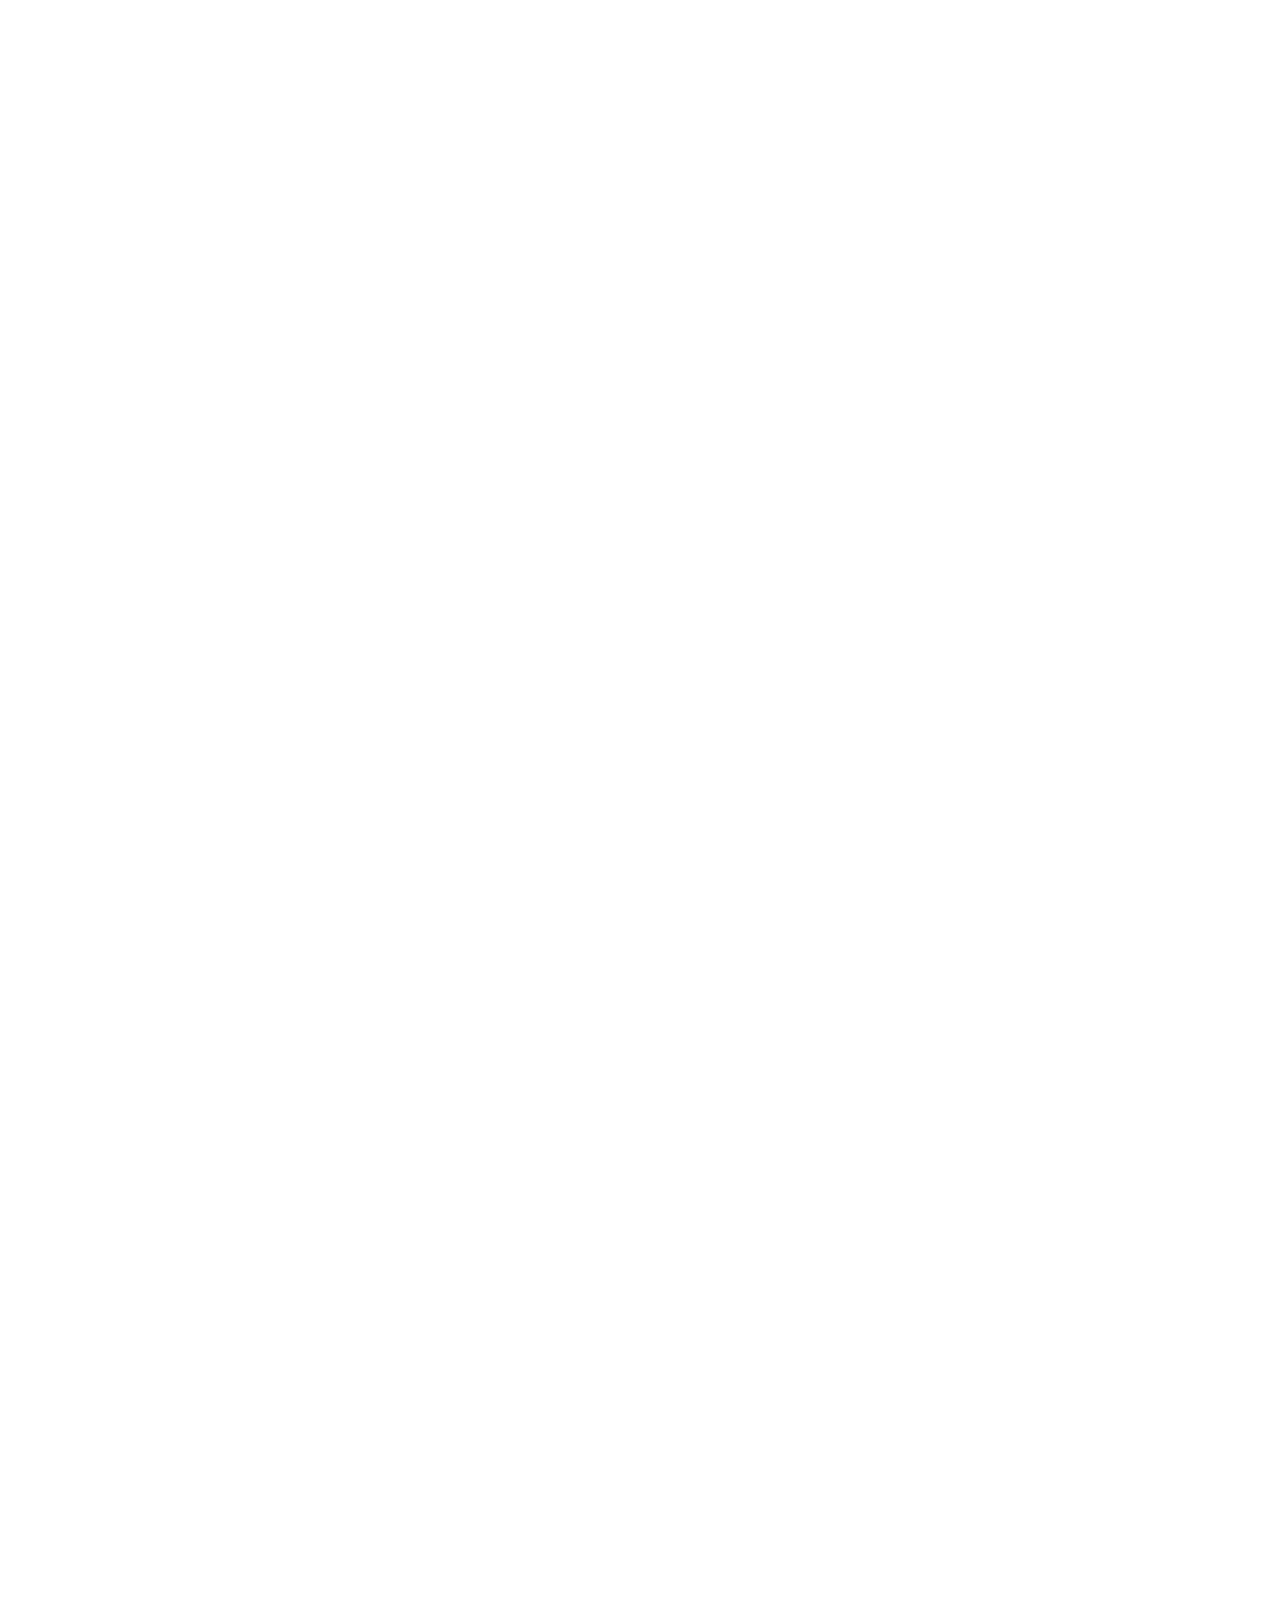
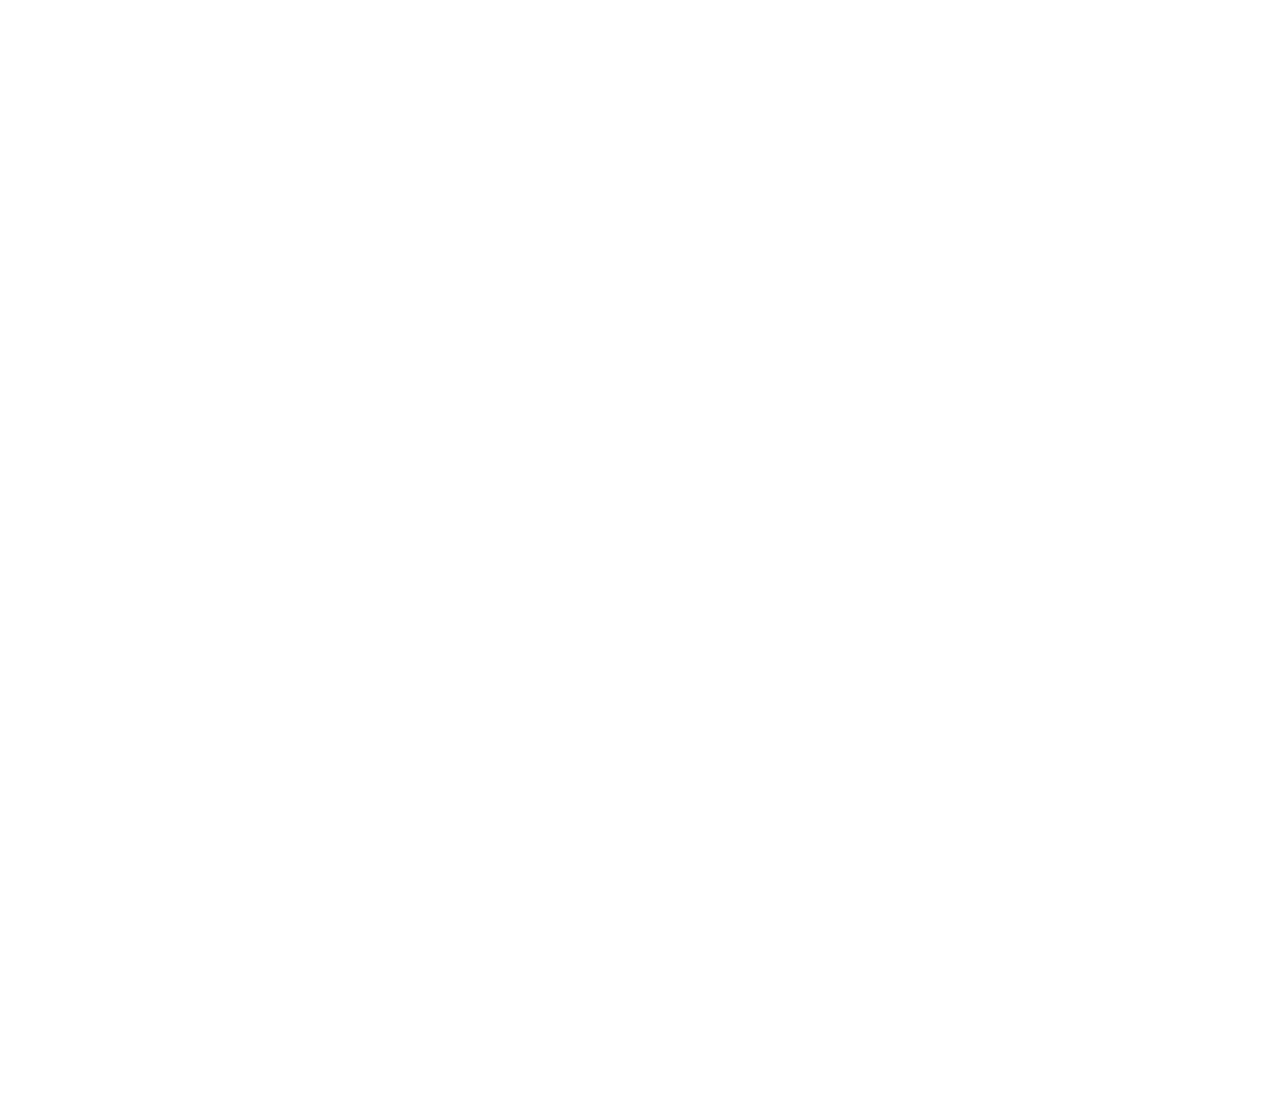
==== commit 65d5a9b5: "Added Docs link to main page." ====
--- a/index.html
+++ b/index.html
@@ -62,8 +62,9 @@
         <div id="navbar" class="navbar-collapse collapse">
             <ul class="nav navbar-nav navbar-right">            
             <li><a href="/features.html">Features</a></li>
+            <li><a href="#pricing">Pricing</a></li>
             <li><a href="/comparison.html">Comparison</a></li>
-            <li><a href="#pricing">Pricing</a></li>
+            <li><a href="https://docs.intelagent.ca">Docs</a></li>
             <li><a href="#contact">Contact</a></li>
             </ul>
         </div><!--/.nav-collapse -->
--- a/css/home.css
+++ b/css/home.css
@@ -373,6 +373,7 @@
 .footer-3 {
   padding: 4.875em 0;
   overflow: hidden;
+  color: white;
 }
 .footer-3 div[class*='col-']:first-child {
   padding-left: 3.25em;
@@ -562,7 +563,7 @@
 th { background:#F5F5F5; display:none; }
 td, th {
   height:53px;
-  padding: 5px !important;
+  padding: 10px !important;
 }
 td,th { border:1px solid #DDD; padding:10px; empty-cells:show; }
 td,th {
@@ -574,9 +575,10 @@
 }
 td.default {
   display:table-cell;
+  background-color: #eef7fa;
 }
 .bg-purple {
-  border-top:3px solid #5a5e78;
+  border-top:3px solid grey;
 }
 .bg-blue {
   border-top:3px solid grey;
